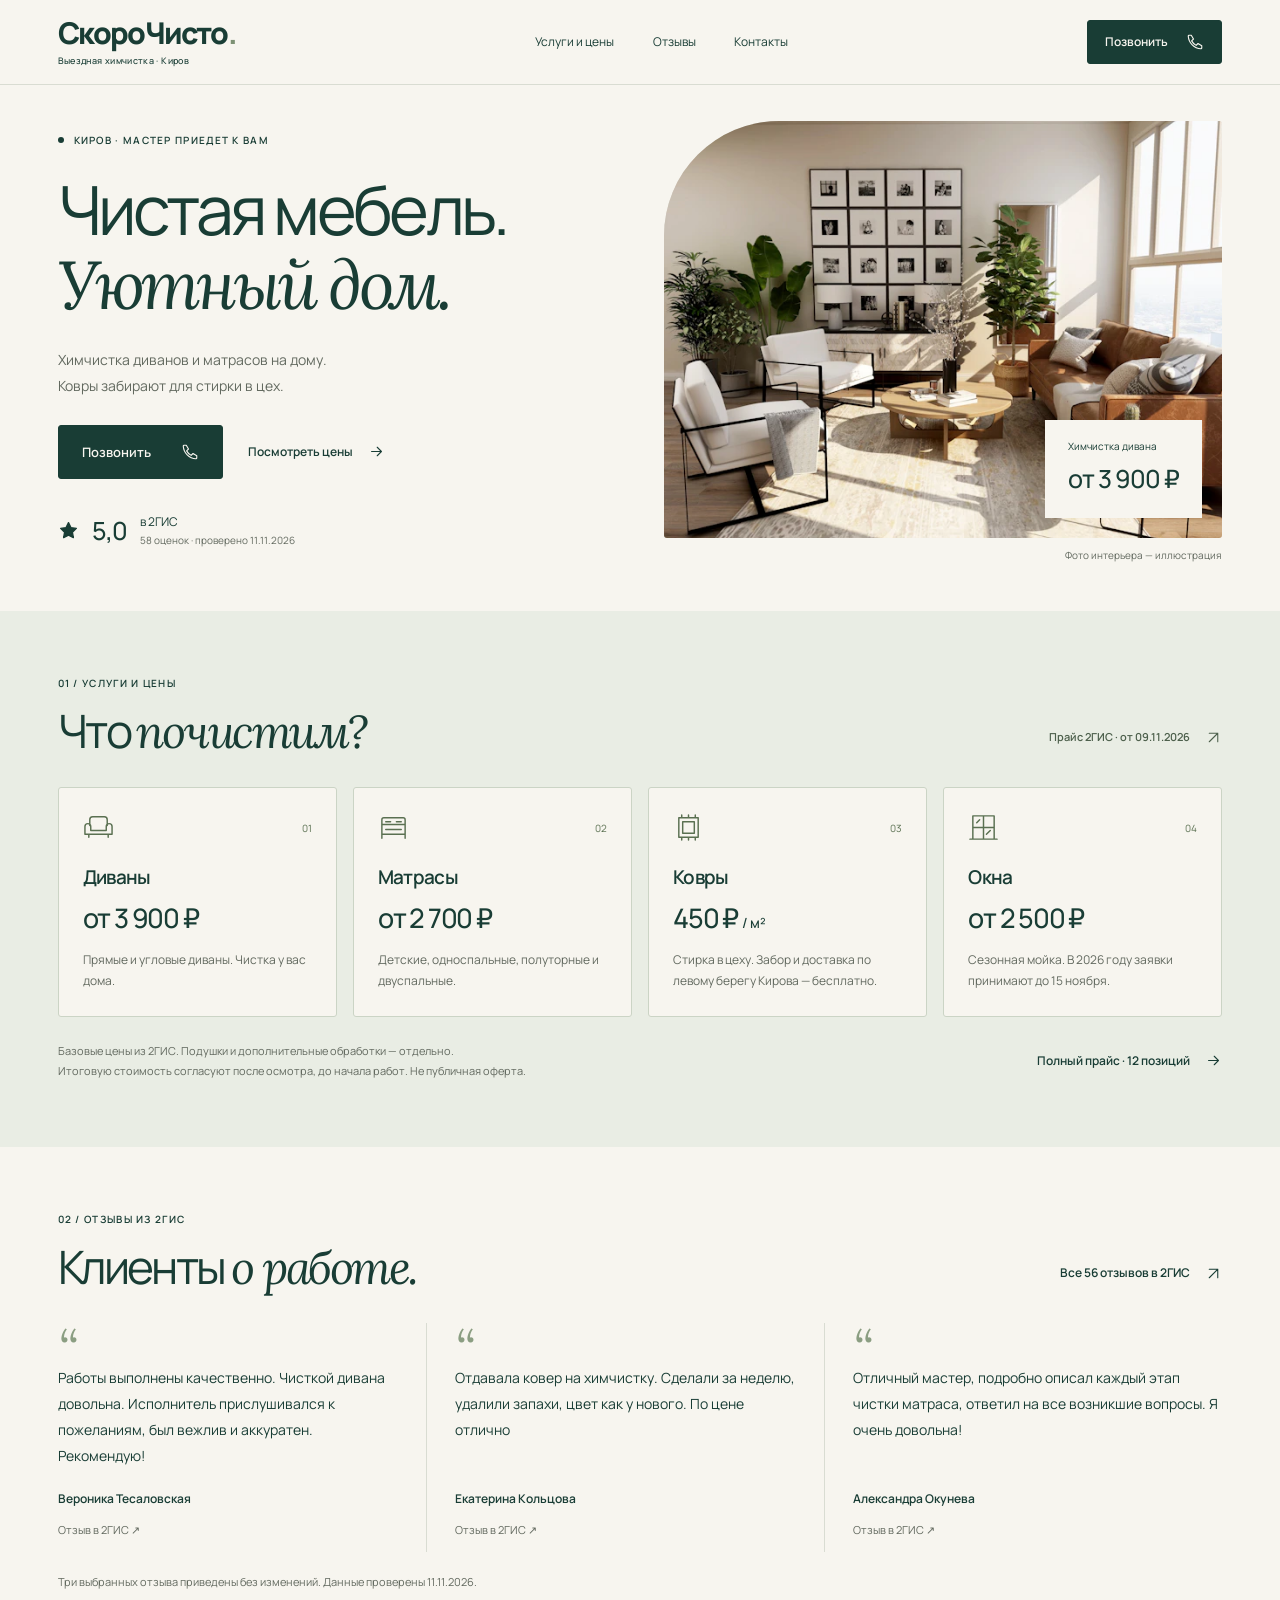
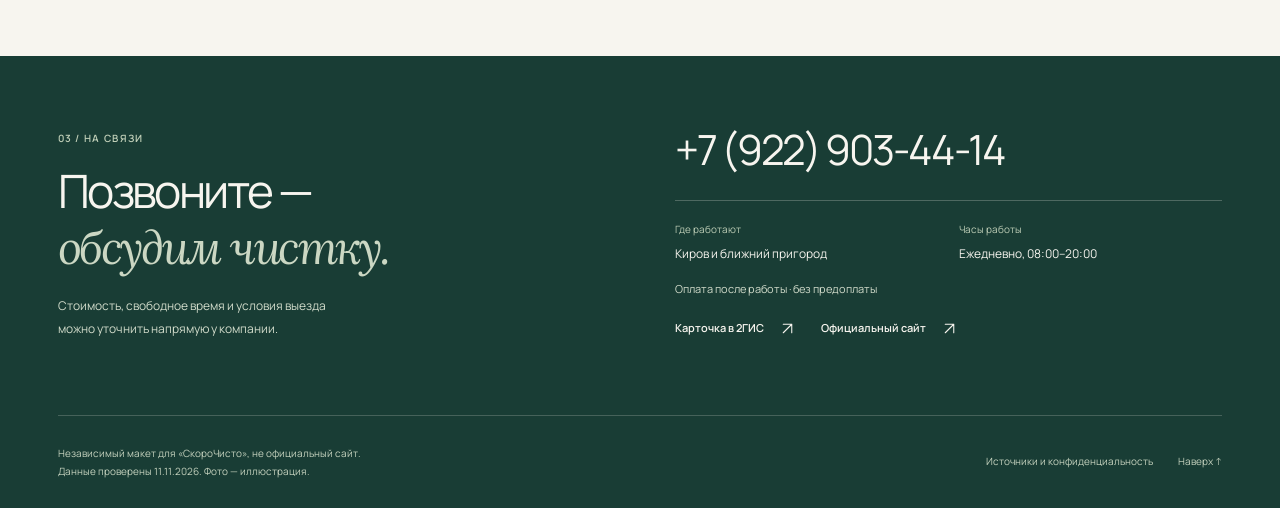
==== index.html @ 4e185838 "Add files via upload" ====
<!doctype html>
<html lang="ru">
  <head>
    <meta charset="utf-8" />
    <meta name="viewport" content="width=device-width, initial-scale=1" />
    <meta name="theme-color" content="#193D35" />
    <meta name="color-scheme" content="light" />
    <meta name="description" content="СкороЧисто — выездная химчистка мебели, матрасов и ковров в Кирове. Цены и отзывы из 2ГИС, телефон +7 (922) 903-44-14. Независимый макет сайта." />
    <meta property="og:type" content="website" />
    <meta property="og:locale" content="ru_RU" />
    <meta property="og:title" content="СкороЧисто — чистая мебель, уютный дом" />
    <meta property="og:description" content="Химчистка мебели в Кирове. Проверенные цены, отзывы из 2ГИС и прямой звонок. Независимый макет." />
    <meta property="og:image" content="assets/images/textile-1000.webp" />
    <meta property="og:image:type" content="image/webp" />
    <meta property="og:image:width" content="1000" />
    <meta property="og:image:height" content="800" />
    <meta property="og:image:alt" content="Светлая гостиная с диваном — иллюстрация, не работа компании" />
    <meta name="twitter:card" content="summary_large_image" />
    <title>СкороЧисто — химчистка мебели в Кирове · Макет</title>
    <link rel="icon" href="favicon.svg" type="image/svg+xml" />
    <link rel="apple-touch-icon" href="assets/images/apple-touch-icon.png" />
    <link rel="preload" href="assets/fonts/manrope-cyrillic.woff2" as="font" type="font/woff2" crossorigin />
    <link rel="preload" href="assets/images/textile-1000.webp" as="image" imagesrcset="assets/images/textile-640.webp 640w, assets/images/textile-1000.webp 1000w" imagesizes="(max-width: 760px) calc(100vw - 40px), 46vw" />
    <link rel="stylesheet" href="css/styles.css" />
    <script src="js/config.js" defer></script>
    <script src="js/app.js" defer></script>
  </head>
  <body>
    <a class="skip-link" href="#main">Перейти к содержимому</a>
    <svg class="icon-sprite" xmlns="http://www.w3.org/2000/svg" aria-hidden="true">
      <symbol id="i-arrow" viewBox="0 0 24 24"><path d="M5 12h14m-6-6 6 6-6 6" /></symbol>
      <symbol id="i-arrow-up" viewBox="0 0 24 24"><path d="M6 18 18 6M6 6h12v12" /></symbol>
      <symbol id="i-phone" viewBox="0 0 24 24"><path d="m7 3 3 5-2.5 2.5a15 15 0 0 0 6 6L16 14l5 3v3a1 1 0 0 1-1 1A18 18 0 0 1 3 4a1 1 0 0 1 1-1Z" /></symbol>
      <symbol id="i-star" viewBox="0 0 24 24"><path d="m12 3 2.8 5.7 6.2.9-4.5 4.4 1.1 6.2L12 17.3l-5.6 2.9 1.1-6.2L3 9.6l6.2-.9Z" /></symbol>
      <symbol id="i-sofa" viewBox="0 0 32 32"><path d="M7 14V8a3 3 0 0 1 3-3h12a3 3 0 0 1 3 3v6M8 19h16M6 26v-3m20 3v-3M5 12a3 3 0 0 1 3 3v4h16v-4a3 3 0 1 1 6 0v8H2v-8a3 3 0 0 1 3-3Z" /></symbol>
      <symbol id="i-bed" viewBox="0 0 32 32"><path d="M4 24V8a2 2 0 0 1 2-2h20a2 2 0 0 1 2 2v16M4 13h24M4 23h24M4 27v-4m24 4v-4M8 10h5m6 0h5M8 18h16" /></symbol>
      <symbol id="i-carpet" viewBox="0 0 32 32"><path d="M6 6h20v20H6ZM10 10h12v12H10ZM9 3v3m7-3v3m7-3v3M9 26v3m7-3v3m7-3v3" /></symbol>
      <symbol id="i-window" viewBox="0 0 32 32"><path d="M5 4h22v24H5ZM16 4v24M5 16h22M9 11l3-3m7 15 4-4M2 28h28" /></symbol>
    </svg>

    <header class="site-header" id="top">
      <div class="container header__inner">
        <a class="brand" href="index.html"><span class="brand__word">СкороЧисто<span class="brand__dot">.</span></span><span class="brand__caption">Выездная химчистка · Киров</span></a>
        <nav class="desktop-nav" aria-label="Основная навигация"><a href="#prices">Услуги и цены</a><a href="#reviews">Отзывы</a><a href="#contacts">Контакты</a></nav>
        <a class="button button--small header__cta" href="tel:+79229034414" data-call aria-label="Позвонить по номеру +7 (922) 903-44-14"><span>Позвонить</span><svg class="icon" aria-hidden="true"><use href="#i-phone" /></svg></a>
        <button class="menu-toggle" type="button" aria-label="Открыть меню" aria-expanded="false" aria-controls="mobile-menu" hidden><span></span><span></span></button>
      </div>
    </header>

    <dialog class="mobile-menu" id="mobile-menu" aria-label="Навигация">
      <div class="mobile-menu__top"><span class="brand__word">СкороЧисто.</span><button class="close-button" type="button" data-dialog-close aria-label="Закрыть меню" autofocus>×</button></div>
      <nav aria-label="Мобильная навигация"><a href="#prices">Услуги и цены<span>01</span></a><a href="#reviews">Отзывы<span>02</span></a><a href="#contacts">Контакты<span>03</span></a></nav>
      <a class="button" href="tel:+79229034414" data-call aria-label="Позвонить по номеру +7 (922) 903-44-14">Позвонить<svg class="icon" aria-hidden="true"><use href="#i-phone" /></svg></a>
      <p class="small-note">Киров · ежедневно, 08:00–20:00</p>
    </dialog>

    <main id="main">
      <section class="hero container" aria-labelledby="hero-title">
        <div class="hero__content">
          <p class="eyebrow hero__eyebrow"><span class="status-dot" aria-hidden="true"></span>Киров · Мастер приедет к вам</p>
          <h1 id="hero-title">Чистая мебель.<br /><em>Уютный дом.</em></h1>
          <p class="hero__description">Химчистка диванов и матрасов на дому.<br class="desktop-break" /> Ковры забирают для стирки в цех.</p>
          <div class="hero__actions"><a class="button" href="tel:+79229034414" data-call aria-label="Позвонить по номеру +7 (922) 903-44-14">Позвонить<svg class="icon" aria-hidden="true"><use href="#i-phone" /></svg></a><a class="text-link" href="#prices">Посмотреть цены<svg class="icon" aria-hidden="true"><use href="#i-arrow" /></svg></a></div>
          <a class="hero__rating" href="https://2gis.ru/kirov/firm/70000001065498723/tab/reviews" target="_blank" rel="noopener noreferrer"><svg class="icon" aria-hidden="true"><use href="#i-star" /></svg><strong>5,0</strong><span>в 2ГИС<small>58 оценок · проверено 11.11.2026</small></span></a>
        </div>
        <figure class="hero__visual">
          <div class="hero__photo"><img src="assets/images/textile-1000.webp" srcset="assets/images/textile-640.webp 640w, assets/images/textile-1000.webp 1000w" sizes="(max-width: 760px) calc(100vw - 40px), 46vw" width="1000" height="800" alt="Светлая гостиная с диваном и ковром — иллюстрация, не работа СкороЧисто" fetchpriority="high" /><div class="hero__price"><span>Химчистка дивана</span><strong>от 3 900 ₽</strong></div></div>
          <figcaption>Фото интерьера — иллюстрация</figcaption>
        </figure>
      </section>

      <section class="prices-section section" id="prices" aria-labelledby="prices-title">
        <div class="container">
          <div class="section-heading"><div><p class="eyebrow">01 / Услуги и цены</p><h2 id="prices-title">Что <em>почистим?</em></h2></div><a class="text-link source-link" href="https://2gis.ru/kirov/firm/70000001065498723/tab/prices" target="_blank" rel="noopener noreferrer">Прайс 2ГИС · от 09.11.2026<svg class="icon" aria-hidden="true"><use href="#i-arrow-up" /></svg></a></div>
          <div class="services-grid">
            <a class="service-card" href="services.html#sofas"><div class="service-card__top"><svg class="icon" aria-hidden="true"><use href="#i-sofa" /></svg><span>01</span></div><h3>Диваны</h3><p class="service-card__price">от 3 900 ₽</p><p class="service-card__description">Прямые и угловые диваны. Чистка у вас дома.</p></a>
            <a class="service-card" href="services.html#mattresses"><div class="service-card__top"><svg class="icon" aria-hidden="true"><use href="#i-bed" /></svg><span>02</span></div><h3>Матрасы</h3><p class="service-card__price">от 2 700 ₽</p><p class="service-card__description">Детские, односпальные, полуторные и двуспальные.</p></a>
            <a class="service-card" href="services.html#carpets"><div class="service-card__top"><svg class="icon" aria-hidden="true"><use href="#i-carpet" /></svg><span>03</span></div><h3>Ковры</h3><p class="service-card__price">450 ₽<small>/ м²</small></p><p class="service-card__description">Стирка в цеху. Забор и доставка по левому берегу Кирова — бесплатно.</p></a>
            <a class="service-card" href="services.html#windows"><div class="service-card__top"><svg class="icon" aria-hidden="true"><use href="#i-window" /></svg><span>04</span></div><h3>Окна</h3><p class="service-card__price">от 2 500 ₽</p><p class="service-card__description">Сезонная мойка. В 2026 году заявки принимают до 15 ноября.</p></a>
          </div>
          <div class="section-footnote"><p class="small-note">Базовые цены из 2ГИС. Подушки и дополнительные обработки — отдельно.<br />Итоговую стоимость согласуют после осмотра, до начала работ. Не публичная оферта.</p><a class="text-link" href="services.html">Полный прайс · 12 позиций<svg class="icon" aria-hidden="true"><use href="#i-arrow" /></svg></a></div>
        </div>
      </section>

      <section class="reviews section container" id="reviews" aria-labelledby="reviews-title">
        <div class="section-heading"><div><p class="eyebrow">02 / Отзывы из 2ГИС</p><h2 id="reviews-title">Клиенты <em>о работе.</em></h2></div><a class="text-link" href="https://2gis.ru/kirov/firm/70000001065498723/tab/reviews" target="_blank" rel="noopener noreferrer">Все 56 отзывов в 2ГИС<svg class="icon" aria-hidden="true"><use href="#i-arrow-up" /></svg></a></div>
        <div class="reviews-grid">
          <figure class="review"><span class="review__quote-mark" aria-hidden="true">“</span><blockquote cite="https://2gis.ru/kirov/firm/70000001065498723/tab/reviews">Работы выполнены качественно. Чисткой дивана довольна. Исполнитель прислушивался к пожеланиям, был вежлив и аккуратен. Рекомендую!</blockquote><figcaption><strong data-review-author>Вероника Тесаловская</strong><a class="review__source" href="https://2gis.ru/kirov/firm/70000001065498723/tab/reviews" target="_blank" rel="noopener noreferrer">Отзыв в 2ГИС ↗</a></figcaption></figure>
          <figure class="review"><span class="review__quote-mark" aria-hidden="true">“</span><blockquote cite="https://2gis.ru/kirov/firm/70000001065498723/tab/reviews">Отдавала ковер на химчистку. Сделали за неделю, удалили запахи, цвет как у нового. По цене отлично</blockquote><figcaption><strong data-review-author>Екатерина Кольцова</strong><a class="review__source" href="https://2gis.ru/kirov/firm/70000001065498723/tab/reviews" target="_blank" rel="noopener noreferrer">Отзыв в 2ГИС ↗</a></figcaption></figure>
          <figure class="review"><span class="review__quote-mark" aria-hidden="true">“</span><blockquote cite="https://2gis.ru/kirov/firm/70000001065498723/tab/reviews">Отличный мастер, подробно описал каждый этап чистки матраса, ответил на все возникшие вопросы. Я очень довольна!</blockquote><figcaption><strong data-review-author>Александра Окунева</strong><a class="review__source" href="https://2gis.ru/kirov/firm/70000001065498723/tab/reviews" target="_blank" rel="noopener noreferrer">Отзыв в 2ГИС ↗</a></figcaption></figure>
        </div>
        <p class="small-note reviews__note">Три выбранных отзыва приведены без изменений. Данные проверены 11.11.2026.</p>
      </section>

      <section class="contact-section section" id="contacts" aria-labelledby="contacts-title">
        <div class="container contact-layout">
          <div class="contact-intro"><p class="eyebrow">03 / На связи</p><h2 id="contacts-title">Позвоните —<br /><em>обсудим чистку.</em></h2><p>Стоимость, свободное время и условия выезда<br class="desktop-break" /> можно уточнить напрямую у компании.</p></div>
          <div class="contact-details">
            <a class="contact-phone" href="tel:+79229034414" data-phone aria-label="Позвонить по номеру +7 (922) 903-44-14">+7 (922) 903-44-14</a>
            <dl><div><dt>Где работают</dt><dd data-contact-area>Киров и ближний пригород</dd></div><div><dt>Часы работы</dt><dd data-contact-hours>Ежедневно, 08:00–20:00</dd></div></dl>
            <p class="contact-payment">Оплата после работы · без предоплаты</p>
            <div class="contact-links"><a class="text-link" href="https://2gis.ru/kirov/firm/70000001065498723" target="_blank" rel="noopener noreferrer">Карточка в 2ГИС<svg class="icon" aria-hidden="true"><use href="#i-arrow-up" /></svg></a><a class="text-link" href="https://xn--h1admabjefj1c.xn--p1ai/" target="_blank" rel="noopener noreferrer">Официальный сайт<svg class="icon" aria-hidden="true"><use href="#i-arrow-up" /></svg></a></div>
          </div>
        </div>
      </section>
    </main>

    <footer class="site-footer"><div class="container footer__inner"><p>Независимый макет для «СкороЧисто», не официальный сайт.<br />Данные проверены 11.11.2026. Фото — иллюстрация.</p><div class="footer__links"><a href="privacy.html">Источники и конфиденциальность</a><a href="#top">Наверх ↑</a></div></div></footer>
    <nav class="mobile-cta" id="mobile-cta" aria-label="Быстрые действия" hidden inert><a href="#prices">Цены</a><a href="tel:+79229034414" data-call aria-label="Позвонить по номеру +7 (922) 903-44-14">Позвонить<svg class="icon" aria-hidden="true"><use href="#i-phone" /></svg></a></nav>
  </body>
</html>
---- css/styles.css ----
@font-face {
  font-family: Manrope;
  font-style: normal;
  font-weight: 400 800;
  font-display: swap;
  src: url("../assets/fonts/manrope-cyrillic.woff2") format("woff2");
  unicode-range: U+0301, U+0400-045F, U+0490-0491, U+04B0-04B1, U+2116;
}
@font-face {
  font-family: Manrope;
  font-style: normal;
  font-weight: 400 800;
  font-display: swap;
  src: url("../assets/fonts/manrope-latin.woff2") format("woff2");
  unicode-range: U+0000-00FF, U+0131, U+0152-0153, U+02BB-02BC, U+02C6, U+02DA, U+02DC, U+0304, U+0308, U+0329, U+2000-206F, U+20AC, U+2122, U+2191, U+2193, U+2212, U+2215, U+FEFF, U+FFFD;
}
@font-face {
  font-family: Lora;
  font-style: italic;
  font-weight: 400;
  font-display: swap;
  src: url("../assets/fonts/lora-italic-cyrillic.woff2") format("woff2");
  unicode-range: U+0301, U+0400-045F, U+0490-0491, U+04B0-04B1, U+2116;
}
@font-face {
  font-family: Lora;
  font-style: italic;
  font-weight: 400;
  font-display: swap;
  src: url("../assets/fonts/lora-italic-latin.woff2") format("woff2");
  unicode-range: U+0000-00FF, U+0131, U+0152-0153, U+02BB-02BC, U+02C6, U+02DA, U+02DC, U+0304, U+0308, U+0329, U+2000-206F, U+20AC, U+2122, U+2191, U+2193, U+2212, U+2215, U+FEFF, U+FFFD;
}

:root {
  --milk: #f7f5ef;
  --green: #193d35;
  --sage: #a8b9a3;
  --graphite: #282c29;
  --muted: #62695f;
  --line: #d9dcd2;
  --light-sage: #e9ede4;
  --page-gutter: clamp(20px, 4.5vw, 64px);
  color-scheme: light;
}

*, *::before, *::after { box-sizing: border-box; }
html { scroll-behavior: smooth; scroll-padding-top: 104px; -webkit-tap-highlight-color: transparent; }
body { margin: 0; color: var(--graphite); background: var(--milk); font-family: Manrope, "Segoe UI", sans-serif; font-size: 15px; line-height: 1.65; -webkit-font-smoothing: antialiased; }
body.dialog-open { overflow: hidden; }
button { font: inherit; color: inherit; cursor: pointer; }
button, a { touch-action: manipulation; }
a { color: inherit; text-decoration: none; }
img { display: block; max-width: 100%; height: auto; }
svg { display: block; }
figure, blockquote, p, h1, h2, h3 { margin: 0; }
[hidden] { display: none !important; }
::selection { color: var(--milk); background: var(--green); }
:focus-visible { outline: 2px solid var(--green); outline-offset: 5px; }
.contact-section :focus-visible, .site-footer :focus-visible { outline-color: var(--sage); }
.container { width: calc(100% - var(--page-gutter) * 2); max-width: 1200px; margin-inline: auto; }
.section { padding-block: 64px; }
.icon-sprite { position: absolute; width: 0; height: 0; overflow: hidden; }
.icon { width: 22px; height: 22px; flex-shrink: 0; fill: none; stroke: currentColor; stroke-width: 1.5; stroke-linecap: round; stroke-linejoin: round; }
.sr-only { position: absolute; width: 1px; height: 1px; overflow: hidden; clip-path: inset(50%); white-space: nowrap; }
.skip-link { position: fixed; top: 12px; left: 16px; z-index: 100; padding: 12px 20px; color: var(--milk); background: var(--green); transform: translateY(-150%); }
.skip-link:focus { transform: translateY(0); }
.eyebrow { color: var(--green); font-size: 10px; font-weight: 600; line-height: 1.6; letter-spacing: .13em; text-transform: uppercase; }
.status-dot { width: 6px; height: 6px; flex-shrink: 0; border-radius: 50%; background: var(--green); }
h1, h2 { color: var(--green); font-weight: 400; letter-spacing: -.055em; }
h2 { font-size: clamp(32px, 3.7vw, 46px); line-height: 1.2; }
h1 em, h2 em { font-family: Lora, Georgia, serif; font-weight: 400; }
h3 { color: var(--green); font-size: 19px; font-weight: 600; line-height: 1.4; letter-spacing: -.035em; }
.button { display: inline-flex; align-items: center; justify-content: space-between; gap: 30px; min-height: 54px; padding: 15px 23px; border: 1px solid var(--green); border-radius: 3px; color: var(--milk); background: var(--green); font-size: 13px; font-weight: 600; line-height: 1.4; transition: background .2s, transform .2s; }
.button:hover { background: #285147; transform: translateY(-2px); }
.button--small { min-height: 44px; padding: 11px 17px; font-size: 12px; gap: 18px; }
.button .icon { width: 18px; height: 18px; }
.text-link { display: inline-flex; align-items: center; gap: 15px; min-height: 44px; width: fit-content; max-width: 100%; color: var(--green); font-size: 12px; font-weight: 600; line-height: 1.5; }
.text-link .icon { width: 17px; height: 17px; }
.text-link:hover, .review__source:hover { text-decoration: underline; text-underline-offset: 5px; }
.small-note { color: var(--muted); font-size: 11px; line-height: 1.8; }

/* The three navigation links remain available even without JavaScript. */
.site-header { position: sticky; top: 0; z-index: 30; border-bottom: 1px solid var(--line); background: var(--milk); }
.header__inner { display: flex; align-items: center; justify-content: space-between; gap: 24px; min-height: 84px; }
.brand { display: flex; flex-direction: column; align-items: flex-start; flex-shrink: 0; color: var(--green); }
.brand__word { font-size: 30px; font-weight: 800; line-height: 1.1; letter-spacing: -.06em; }
.brand__dot { color: #7d9174; }
.brand__caption { margin-top: 5px; font-size: 9px; font-weight: 500; letter-spacing: .04em; }
.desktop-nav { display: flex; align-items: center; gap: clamp(20px, 3vw, 42px); }
.desktop-nav a { display: flex; align-items: center; min-height: 44px; color: var(--green); font-size: 12px; }
.desktop-nav a:hover { text-decoration: underline; text-underline-offset: 6px; }
.menu-toggle { display: none; width: 42px; height: 42px; flex-shrink: 0; padding: 10px; border: 1px solid var(--line); border-radius: 50%; background: transparent; }
.menu-toggle span { display: block; height: 1px; margin-block: 6px; background: var(--green); }

.hero { display: grid; grid-template-columns: minmax(0, 1fr) minmax(0, 1fr); align-items: center; gap: 48px; padding-top: 36px; padding-bottom: 48px; }
.hero__eyebrow { display: flex; align-items: center; gap: 10px; margin-bottom: 24px; }
.hero h1 { font-size: clamp(38px, 5.3vw, 68px); line-height: 1.1; }
.hero__description { margin-top: 24px; color: var(--muted); font-size: 14px; line-height: 1.85; }
.hero__actions { display: flex; flex-wrap: wrap; align-items: center; gap: 25px; margin-top: 26px; }
.hero__rating { display: flex; align-items: center; gap: 13px; width: fit-content; min-height: 44px; margin-top: 30px; color: var(--green); }
.hero__rating .icon { width: 21px; height: 21px; fill: var(--green); }
.hero__rating strong { font-size: 25px; font-weight: 500; letter-spacing: -.04em; }
.hero__rating > span { font-size: 12px; line-height: 1.5; }
.hero__rating small { display: block; margin-top: 2px; color: var(--muted); font-size: 10px; }
.hero__visual { min-width: 0; }
.hero__photo { position: relative; aspect-ratio: 1.34; overflow: hidden; border-radius: 115px 3px 3px; background: #dedbd1; }
.hero__photo img { width: 100%; height: 100%; object-fit: cover; object-position: 60% 60%; }
.hero__price { position: absolute; right: 20px; bottom: 20px; padding: 18px 23px; color: var(--green); background: var(--milk); }
.hero__price span { display: block; font-size: 10px; }
.hero__price strong { display: block; margin-top: 4px; font-size: 25px; font-weight: 500; letter-spacing: -.04em; }
.hero__visual figcaption { margin-top: 9px; color: var(--muted); font-size: 10px; text-align: right; }

.section-heading { display: flex; align-items: flex-end; justify-content: space-between; gap: 25px; margin-bottom: 28px; }
.section-heading .eyebrow { margin-bottom: 12px; }
.source-link { color: #4d604c; font-size: 11px; }
.prices-section { background: var(--light-sage); }
.services-grid { display: grid; grid-template-columns: repeat(4, minmax(0, 1fr)); gap: 16px; }
.service-card { display: block; min-width: 0; padding: 24px; border: 1px solid #cbd4c5; border-radius: 3px; background: var(--milk); transition: border-color .2s, transform .2s; }
.service-card:hover { border-color: var(--green); transform: translateY(-3px); }
.service-card__top { display: flex; align-items: center; justify-content: space-between; color: #5a7051; }
.service-card__top .icon { width: 31px; height: 31px; }
.service-card__top span { font-size: 10px; }
.service-card h3 { margin-top: 21px; }
.service-card__price { margin-top: 8px; color: var(--green); font-size: clamp(22px, 2.1vw, 28px); font-weight: 500; line-height: 1.4; letter-spacing: -.045em; white-space: nowrap; }
.service-card__price small { margin-left: 4px; font-size: 14px; letter-spacing: -.02em; }
.service-card__description { margin-top: 12px; color: var(--muted); font-size: 12px; line-height: 1.8; }
.section-footnote { display: flex; align-items: center; justify-content: space-between; gap: 24px; margin-top: 22px; }
.section-footnote > .text-link { flex-shrink: 0; }

.reviews-grid { display: grid; grid-template-columns: repeat(3, minmax(0, 1fr)); gap: 28px; }
.review { display: flex; flex-direction: column; padding-right: 28px; border-right: 1px solid var(--line); }
.review:last-child { padding-right: 0; border-right: 0; }
.review__quote-mark { height: 30px; color: #8b9e82; font-family: Lora, Georgia, serif; font-size: 51px; line-height: 1; }
.review blockquote { flex: 1; margin-top: 12px; color: var(--green); font-size: 14px; line-height: 1.85; }
.review figcaption { margin-top: 20px; }
.review figcaption strong { display: block; color: var(--green); font-size: 12px; font-weight: 600; }
.review__source { display: inline-flex; align-items: center; min-height: 44px; color: var(--muted); font-size: 11px; }
.reviews__note { margin-top: 20px; }

.contact-section { color: var(--milk); background: var(--green); }
.contact-layout { display: grid; grid-template-columns: minmax(0, 1fr) minmax(0, 1fr); align-items: center; gap: 70px; }
.contact-intro .eyebrow { margin-bottom: 17px; color: #c0cfb8; }
.contact-intro h2 { color: var(--milk); }
.contact-intro h2 em { color: #cbd7c3; }
.contact-intro > p:last-child { margin-top: 20px; color: #d2dccb; font-size: 12px; line-height: 1.9; }
.contact-details { min-width: 0; }
.contact-phone { display: block; width: fit-content; max-width: 100%; color: var(--milk); font-size: clamp(25px, 3.25vw, 43px); line-height: 1.4; letter-spacing: -.055em; white-space: nowrap; }
.contact-phone:hover { text-decoration: underline; text-underline-offset: 7px; }
.contact-details dl { display: grid; grid-template-columns: repeat(2, minmax(0, 1fr)); gap: 20px; margin: 22px 0 0; padding-top: 20px; border-top: 1px solid rgb(247 245 239 / 24%); }
.contact-details dt { margin-bottom: 5px; color: #bdcdb6; font-size: 10px; }
.contact-details dd { margin: 0; color: var(--milk); font-size: 12px; line-height: 1.8; overflow-wrap: anywhere; }
.contact-payment { margin-top: 16px; color: #d2dccb; font-size: 11px; }
.contact-links { display: flex; flex-wrap: wrap; gap: 10px 25px; margin-top: 8px; }
.contact-links .text-link { color: var(--milk); font-size: 11px; }
.site-footer { color: #c5d2be; background: var(--green); }
.footer__inner { display: flex; align-items: center; justify-content: space-between; gap: 25px; padding-block: 24px; border-top: 1px solid rgb(247 245 239 / 20%); }
.footer__inner p { font-size: 10px; line-height: 1.8; }
.footer__links { display: flex; flex-wrap: wrap; gap: 8px 25px; }
.footer__links a { display: inline-flex; align-items: center; min-height: 44px; font-size: 10px; }
.footer__links a:hover { color: var(--milk); text-decoration: underline; text-underline-offset: 5px; }

/* One native dialog, no forms, service modals or calculator. */
dialog { color: var(--graphite); background: var(--milk); }
dialog::backdrop { background: rgb(14 33 28 / 55%); }
.mobile-menu { position: fixed; inset: 0 0 0 auto; width: min(390px, 100%); max-width: 100%; height: 100dvh; max-height: 100dvh; margin: 0; padding: 24px; border: 0; overscroll-behavior: contain; }
.mobile-menu__top { display: flex; align-items: center; justify-content: space-between; gap: 16px; }
.mobile-menu__top .brand__word { font-size: 25px; }
.close-button { display: grid; width: 44px; height: 44px; flex-shrink: 0; padding: 0; border: 1px solid var(--line); border-radius: 50%; color: var(--green); background: transparent; font-size: 27px; line-height: 1; place-items: center; }
.close-button:hover { background: var(--light-sage); }
.mobile-menu nav { display: grid; margin-block: 36px; }
.mobile-menu nav > a { display: flex; align-items: center; justify-content: space-between; gap: 15px; padding-block: 17px; border-bottom: 1px solid var(--line); color: var(--green); font-size: 24px; letter-spacing: -.045em; }
.mobile-menu nav > a span { font-size: 10px; letter-spacing: 0; }
.mobile-menu > .button { width: 100%; }
.mobile-menu > .small-note { margin-top: 18px; }
.mobile-cta { display: none; }

/* The old service URL now holds the complete, sourced price list. */
.page-intro { padding-top: 48px; padding-bottom: 34px; }
.breadcrumb { display: flex; flex-wrap: wrap; gap: 10px; margin-bottom: 24px; color: var(--muted); font-size: 11px; }
.breadcrumb a { color: var(--green); text-decoration: underline; text-underline-offset: 4px; }
.page-intro .eyebrow { margin-bottom: 16px; }
.page-intro h1 { font-size: clamp(36px, 5vw, 64px); line-height: 1.15; overflow-wrap: anywhere; hyphens: auto; }
.page-intro > p:last-child { max-width: 680px; margin-top: 20px; color: var(--muted); font-size: 13px; }
.full-prices { display: grid; grid-template-columns: minmax(0, 1.8fr) minmax(0, 1fr); align-items: start; gap: 48px; padding-bottom: 60px; }
.price-table { width: 100%; border-collapse: collapse; table-layout: fixed; font-variant-numeric: tabular-nums; }
.price-table th, .price-table td { padding: 15px 0; border-bottom: 1px solid var(--line); text-align: left; }
.price-table thead th { color: var(--muted); font-size: 11px; font-weight: 500; }
.price-table thead th:last-child { width: 150px; text-align: right; }
.price-table tbody th { padding-right: 22px; color: var(--green); font-size: 13px; font-weight: 500; overflow-wrap: anywhere; }
.price-table td { color: var(--green); font-size: 17px; line-height: 1.5; text-align: right; white-space: nowrap; }
.price-table .price-table__group th { padding-top: 26px; color: #556b4d; font-size: 11px; font-weight: 700; letter-spacing: .04em; scroll-margin-top: 105px; }
.price-table .price-unlisted { color: var(--muted); font-size: 11px; white-space: normal; }
.price-notes { padding: 27px; border: 1px solid var(--line); background: var(--light-sage); }
.price-notes h2 { font-size: 25px; }
.price-notes h3 { margin-top: 24px; font-size: 13px; }
.price-notes p { margin-top: 10px; color: var(--muted); font-size: 12px; line-height: 1.9; }
.price-notes .button { width: 100%; margin-top: 24px; }
.price-notes .text-link { margin-top: 8px; font-size: 11px; }
.price-notes .small-note { margin-top: 20px; font-size: 10px; }
.legal-content { max-width: 780px; padding-bottom: 60px; }
.legal-notice { padding: 22px; border-left: 2px solid var(--green); color: var(--green); background: var(--light-sage); font-size: 13px; }
.legal-content section { margin-top: 28px; }
.legal-content h2 { margin-bottom: 12px; font-size: 26px; }
.legal-content p, .legal-content li { margin-top: 10px; color: var(--muted); font-size: 13px; line-height: 1.9; }
.legal-content ul { margin: 0; padding-left: 20px; }
.legal-content a { color: var(--green); text-decoration: underline; text-underline-offset: 4px; overflow-wrap: anywhere; }
.legal-content > .button { margin-top: 30px; color: var(--milk); text-decoration: none; }

@media (max-width: 1000px) {
  .header__inner { gap: 18px; }
  .brand__word { font-size: 27px; }
  .desktop-nav { gap: 20px; }
  .desktop-nav a { font-size: 11px; }
  .hero { gap: 30px; }
  .hero__eyebrow { font-size: 9px; }
  .hero__description { font-size: 13px; }
  .hero__photo { border-top-left-radius: 85px; }
  .services-grid { grid-template-columns: repeat(2, minmax(0, 1fr)); }
  .service-card__price { font-size: 27px; }
  .reviews-grid { gap: 22px; }
  .review { padding-right: 22px; }
  .contact-layout { gap: 35px; }
  .full-prices { gap: 28px; }
  .price-notes { padding: 23px; }
}
@media (max-width: 760px) {
  :root { --page-gutter: 24px; }
  html { scroll-padding-top: 94px; }
  .header__inner { justify-content: flex-start; gap: 12px; min-height: 76px; }
  .brand__word { font-size: 27px; }
  .header__cta { justify-content: center; width: 44px; height: 44px; margin-left: auto; padding: 11px; }
  .header__cta > span { display: none; }
  .header__cta .icon { width: 19px; height: 19px; }
  .desktop-nav { display: none; }
  html:not(.has-js) .header__inner { flex-wrap: wrap; padding-block: 14px; }
  html:not(.has-js) .desktop-nav { order: 3; display: flex; flex-wrap: wrap; width: 100%; gap: 5px 20px; }
  html:not(.has-js) .desktop-nav a { font-size: 12px; }
  .menu-toggle:not([hidden]) { display: block; }
  .hero { grid-template-columns: minmax(0, 1fr); gap: 28px; padding-top: 30px; padding-bottom: 34px; }
  .hero__eyebrow { margin-bottom: 18px; }
  .hero h1 { font-size: clamp(40px, 7.8vw, 58px); }
  .hero__description { margin-top: 19px; }
  .hero__actions { gap: 23px; margin-top: 21px; }
  .hero__rating { margin-top: 20px; }
  .hero__photo { aspect-ratio: 1.7; border-top-left-radius: 80px; }
  .hero__price { right: 16px; bottom: 16px; padding: 14px 18px; }
  .hero__price strong { font-size: 22px; }
  .section { padding-block: 42px; }
  .section-heading { flex-direction: column; align-items: flex-start; gap: 12px; margin-bottom: 22px; }
  .section-heading .eyebrow { margin-bottom: 10px; }
  .section-footnote { flex-direction: column; align-items: flex-start; gap: 7px; margin-top: 18px; }
  .services-grid { gap: 12px; }
  .service-card { padding: 20px; }
  .service-card h3 { margin-top: 16px; }
  .service-card__description { margin-top: 10px; }
  .reviews-grid { grid-template-columns: minmax(0, 1fr); gap: 22px; }
  .review { padding: 0 0 22px; border-right: 0; border-bottom: 1px solid var(--line); }
  .review:last-child { padding-bottom: 0; border-bottom: 0; }
  .review blockquote { margin-top: 8px; font-size: 14px; }
  .review figcaption { margin-top: 14px; }
  .reviews__note { margin-top: 16px; }
  .contact-layout { grid-template-columns: minmax(0, 1fr); gap: 28px; }
  .contact-intro > p:last-child { margin-top: 16px; }
  .contact-phone { font-size: clamp(28px, 5.4vw, 39px); }
  .footer__inner { flex-direction: column; align-items: flex-start; gap: 10px; padding-block: 22px 30px; }
  .footer__links { gap: 5px 22px; }
  .mobile-cta:not([hidden]) { position: fixed; inset: auto 0 0; z-index: 25; display: grid; grid-template-columns: 1fr 1.35fr; gap: 9px; padding: 9px 16px calc(9px + env(safe-area-inset-bottom)); border-top: 1px solid var(--line); background: var(--milk); transform: translateY(110%); transition: transform .25s; }
  .mobile-cta.is-visible { transform: translateY(0); }
  .mobile-cta a { display: flex; align-items: center; justify-content: center; gap: 15px; min-height: 46px; border: 1px solid var(--green); border-radius: 3px; color: var(--green); font-size: 12px; font-weight: 600; }
  .mobile-cta a:last-child { color: var(--milk); background: var(--green); }
  .mobile-cta .icon { width: 17px; height: 17px; }
  .page-intro { padding-top: 32px; padding-bottom: 25px; }
  .page-intro h1 { font-size: clamp(34px, 6.8vw, 48px); }
  .full-prices { grid-template-columns: minmax(0, 1fr); gap: 30px; padding-bottom: 40px; }
  .legal-content { padding-bottom: 40px; }
}
@media (max-width: 500px) {
  :root { --page-gutter: 20px; }
  .brand__word { font-size: 25px; }
  .brand__caption { font-size: 8px; }
  .hero h1 { font-size: clamp(36px, 9.5vw, 46px); }
  .hero__actions { gap: 20px; }
  .hero__actions .button { padding-inline: 18px; font-size: 12px; gap: 22px; }
  .hero__actions .text-link { font-size: 11px; gap: 10px; }
  .hero__photo { aspect-ratio: 1.55; border-top-left-radius: 65px; }
  .hero__price { right: 13px; bottom: 13px; padding: 12px 15px; }
  .hero__price strong { font-size: 21px; }
  .service-card { padding: 17px; }
  .service-card h3 { font-size: 17px; }
  .service-card__price { font-size: clamp(21px, 5.8vw, 27px); }
  .service-card__price small { font-size: 12px; }
  .service-card__description { font-size: 11px; line-height: 1.8; }
  .contact-phone { font-size: clamp(24px, 6.7vw, 33px); }
  .contact-details dl { gap: 18px; }
  .contact-details dd { font-size: 11px; }
  .price-table thead th:last-child { width: 115px; }
  .price-table tbody th { padding-right: 12px; font-size: 12px; }
  .price-table td { font-size: 15px; }
  .price-notes { padding: 22px; }
  .legal-notice { padding: 18px; }
  .legal-content h2 { font-size: 24px; }
  .legal-content p, .legal-content li { font-size: 12px; }
}
@media (max-width: 360px) {
  :root { --page-gutter: 16px; }
  .header__inner { gap: 9px; }
  .brand__word { font-size: 23px; }
  .hero__eyebrow { font-size: 8px; }
  .hero__actions { gap: 16px; }
  .hero__actions .button { padding-inline: 15px; gap: 17px; }
  .hero__actions .text-link { font-size: 10px; }
  .service-card { padding: 14px; }
  .service-card__price { font-size: 21px; }
  .mobile-menu { padding: 20px; }
  .mobile-menu__top .brand__word { font-size: 23px; }
}
@media (prefers-reduced-motion: reduce) {
  html { scroll-behavior: auto; }
  *, *::before, *::after { animation: none !important; transition: none !important; scroll-behavior: auto !important; }
  .button:hover, .service-card:hover { transform: none; }
}
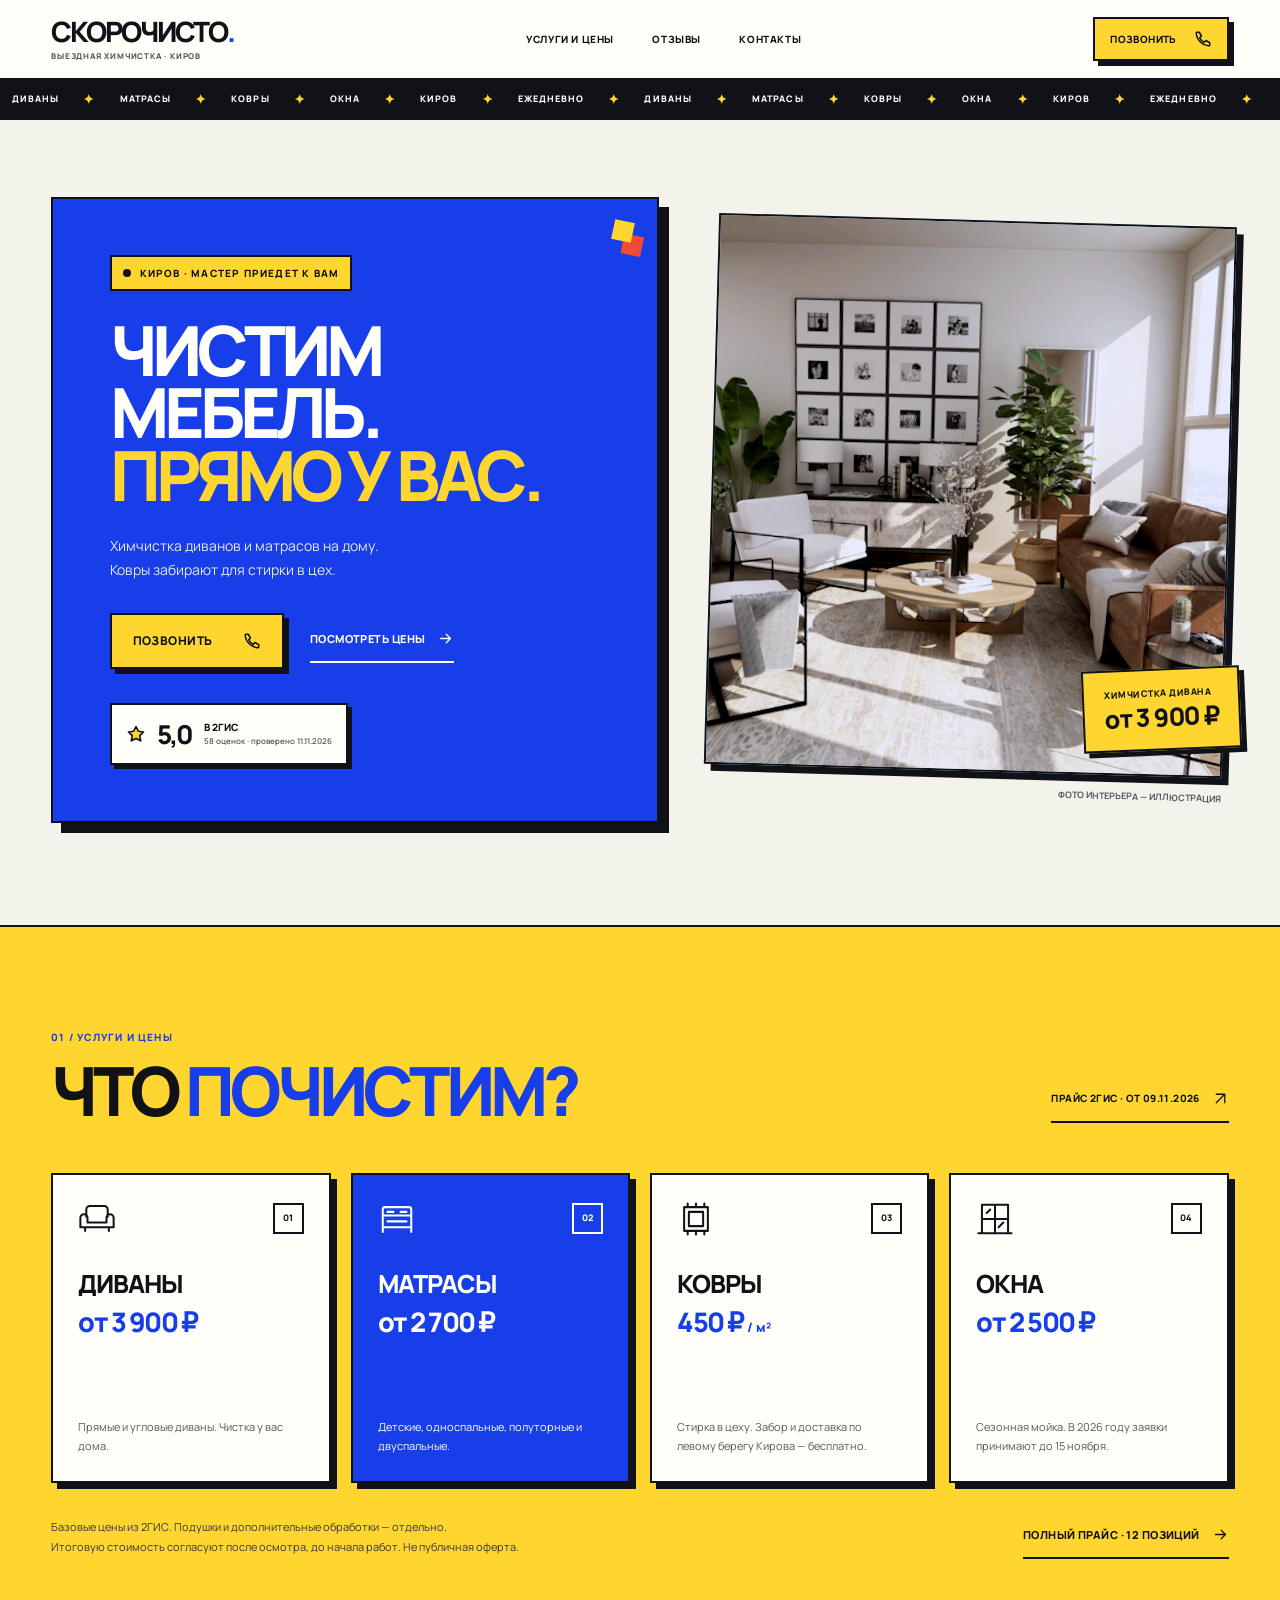
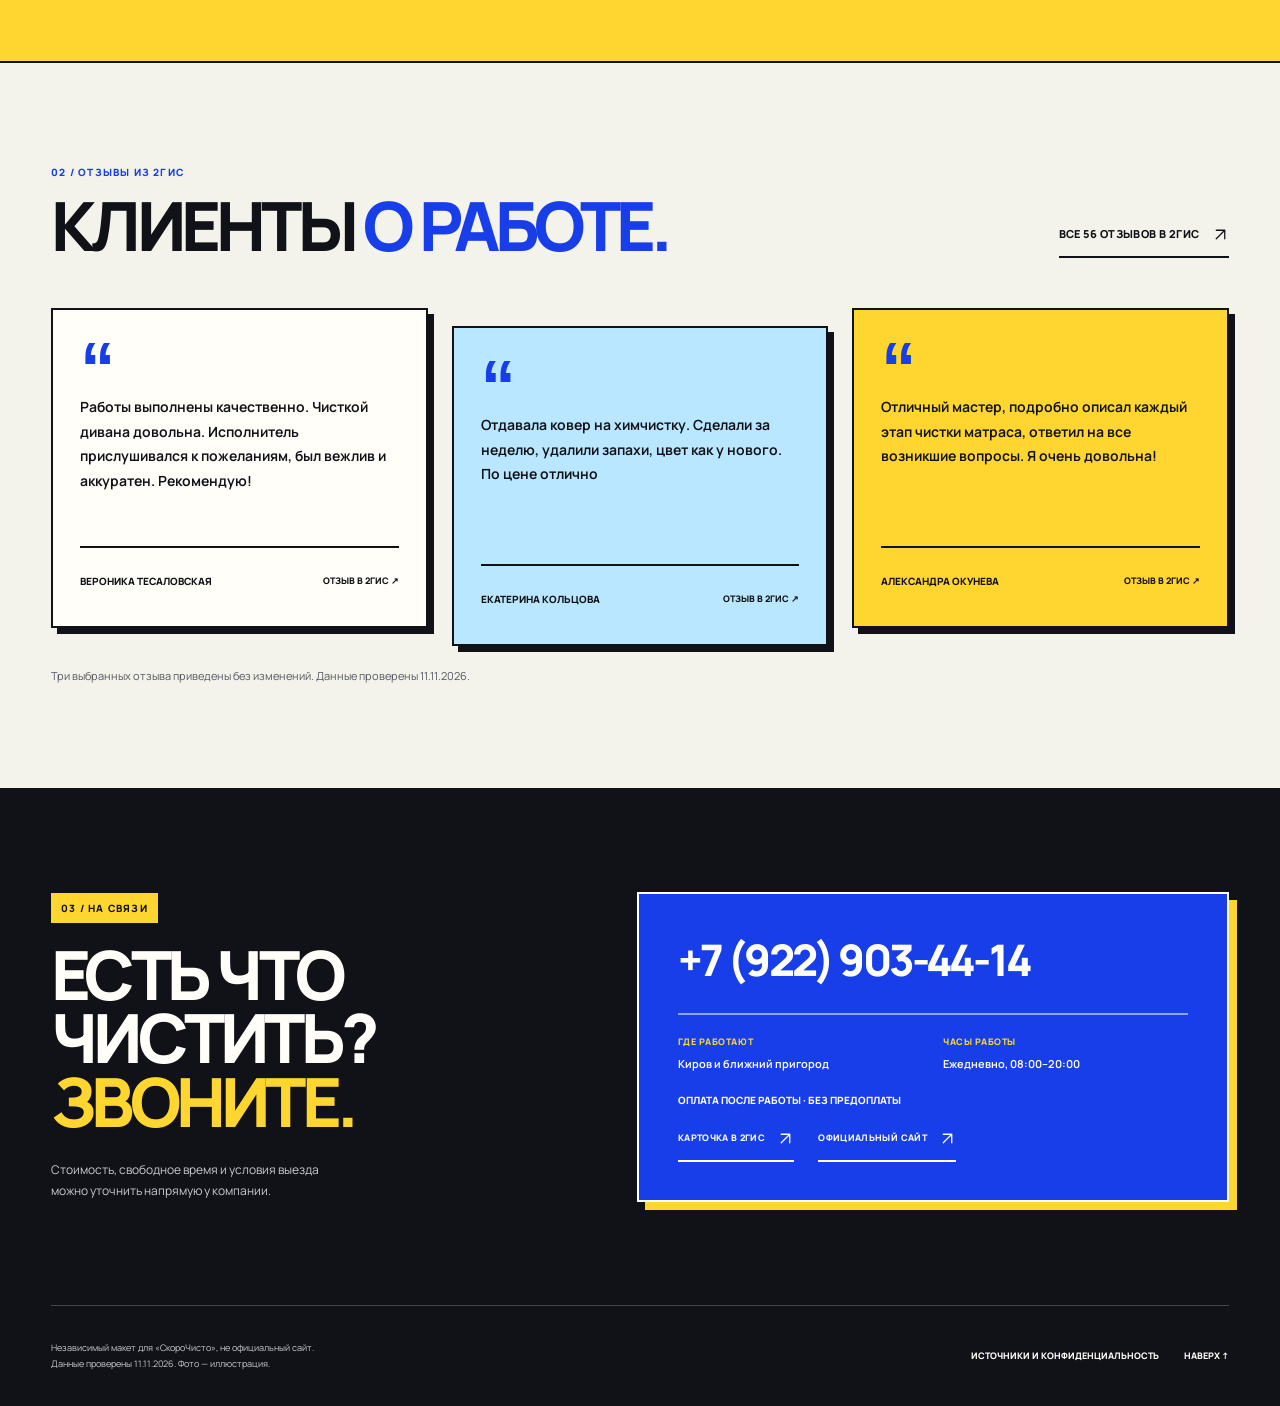
==== commit 6e6b605f: "Redesign SkoroChisto in bold service style" ====
--- a/index.html
+++ b/index.html
@@ -3,7 +3,7 @@
   <head>
     <meta charset="utf-8" />
     <meta name="viewport" content="width=device-width, initial-scale=1" />
-    <meta name="theme-color" content="#193D35" />
+    <meta name="theme-color" content="#173EE8" />
     <meta name="color-scheme" content="light" />
     <meta name="description" content="СкороЧисто — выездная химчистка мебели, матрасов и ковров в Кирове. Цены и отзывы из 2ГИС, телефон +7 (922) 903-44-14. Независимый макет сайта." />
     <meta property="og:type" content="website" />
@@ -47,6 +47,8 @@
       </div>
     </header>
 
+    <div class="service-strip" aria-hidden="true"><div class="service-strip__track"><span>Диваны</span><b>✦</b><span>Матрасы</span><b>✦</b><span>Ковры</span><b>✦</b><span>Окна</span><b>✦</b><span>Киров</span><b>✦</b><span>Ежедневно</span><b>✦</b><span>Диваны</span><b>✦</b><span>Матрасы</span><b>✦</b><span>Ковры</span><b>✦</b><span>Окна</span><b>✦</b><span>Киров</span><b>✦</b><span>Ежедневно</span><b>✦</b></div></div>
+
     <dialog class="mobile-menu" id="mobile-menu" aria-label="Навигация">
       <div class="mobile-menu__top"><span class="brand__word">СкороЧисто.</span><button class="close-button" type="button" data-dialog-close aria-label="Закрыть меню" autofocus>×</button></div>
       <nav aria-label="Мобильная навигация"><a href="#prices">Услуги и цены<span>01</span></a><a href="#reviews">Отзывы<span>02</span></a><a href="#contacts">Контакты<span>03</span></a></nav>
@@ -58,7 +60,7 @@
       <section class="hero container" aria-labelledby="hero-title">
         <div class="hero__content">
           <p class="eyebrow hero__eyebrow"><span class="status-dot" aria-hidden="true"></span>Киров · Мастер приедет к вам</p>
-          <h1 id="hero-title">Чистая мебель.<br /><em>Уютный дом.</em></h1>
+          <h1 id="hero-title">Чистим мебель.<br /><em>Прямо у вас.</em></h1>
           <p class="hero__description">Химчистка диванов и матрасов на дому.<br class="desktop-break" /> Ковры забирают для стирки в цех.</p>
           <div class="hero__actions"><a class="button" href="tel:+79229034414" data-call aria-label="Позвонить по номеру +7 (922) 903-44-14">Позвонить<svg class="icon" aria-hidden="true"><use href="#i-phone" /></svg></a><a class="text-link" href="#prices">Посмотреть цены<svg class="icon" aria-hidden="true"><use href="#i-arrow" /></svg></a></div>
           <a class="hero__rating" href="https://2gis.ru/kirov/firm/70000001065498723/tab/reviews" target="_blank" rel="noopener noreferrer"><svg class="icon" aria-hidden="true"><use href="#i-star" /></svg><strong>5,0</strong><span>в 2ГИС<small>58 оценок · проверено 11.11.2026</small></span></a>
@@ -94,7 +96,7 @@
 
       <section class="contact-section section" id="contacts" aria-labelledby="contacts-title">
         <div class="container contact-layout">
-          <div class="contact-intro"><p class="eyebrow">03 / На связи</p><h2 id="contacts-title">Позвоните —<br /><em>обсудим чистку.</em></h2><p>Стоимость, свободное время и условия выезда<br class="desktop-break" /> можно уточнить напрямую у компании.</p></div>
+           <div class="contact-intro"><p class="eyebrow">03 / На связи</p><h2 id="contacts-title">Есть что чистить?<br /><em>Звоните.</em></h2><p>Стоимость, свободное время и условия выезда<br class="desktop-break" /> можно уточнить напрямую у компании.</p></div>
           <div class="contact-details">
             <a class="contact-phone" href="tel:+79229034414" data-phone aria-label="Позвонить по номеру +7 (922) 903-44-14">+7 (922) 903-44-14</a>
             <dl><div><dt>Где работают</dt><dd data-contact-area>Киров и ближний пригород</dd></div><div><dt>Часы работы</dt><dd data-contact-hours>Ежедневно, 08:00–20:00</dd></div></dl>
--- a/css/styles.css
+++ b/css/styles.css
@@ -6,6 +6,7 @@
   src: url("../assets/fonts/manrope-cyrillic.woff2") format("woff2");
   unicode-range: U+0301, U+0400-045F, U+0490-0491, U+04B0-04B1, U+2116;
 }
+
 @font-face {
   font-family: Manrope;
   font-style: normal;
@@ -14,306 +15,478 @@
   src: url("../assets/fonts/manrope-latin.woff2") format("woff2");
   unicode-range: U+0000-00FF, U+0131, U+0152-0153, U+02BB-02BC, U+02C6, U+02DA, U+02DC, U+0304, U+0308, U+0329, U+2000-206F, U+20AC, U+2122, U+2191, U+2193, U+2212, U+2215, U+FEFF, U+FFFD;
 }
-@font-face {
-  font-family: Lora;
-  font-style: italic;
-  font-weight: 400;
-  font-display: swap;
-  src: url("../assets/fonts/lora-italic-cyrillic.woff2") format("woff2");
-  unicode-range: U+0301, U+0400-045F, U+0490-0491, U+04B0-04B1, U+2116;
-}
-@font-face {
-  font-family: Lora;
-  font-style: italic;
-  font-weight: 400;
-  font-display: swap;
-  src: url("../assets/fonts/lora-italic-latin.woff2") format("woff2");
-  unicode-range: U+0000-00FF, U+0131, U+0152-0153, U+02BB-02BC, U+02C6, U+02DA, U+02DC, U+0304, U+0308, U+0329, U+2000-206F, U+20AC, U+2122, U+2191, U+2193, U+2212, U+2215, U+FEFF, U+FFFD;
-}
 
 :root {
-  --milk: #f7f5ef;
-  --green: #193d35;
-  --sage: #a8b9a3;
-  --graphite: #282c29;
-  --muted: #62695f;
-  --line: #d9dcd2;
-  --light-sage: #e9ede4;
-  --page-gutter: clamp(20px, 4.5vw, 64px);
+  --paper: #f3f2eb;
+  --white: #fffef8;
+  --ink: #111217;
+  --muted: #555961;
+  --blue: #173ee8;
+  --blue-dark: #102ba5;
+  --yellow: #ffd62f;
+  --red: #f04b37;
+  --sky: #b9e7ff;
+  --line: #111217;
+  --page-gutter: clamp(20px, 4vw, 64px);
+  --shadow: 7px 7px 0 var(--ink);
   color-scheme: light;
 }
 
 *, *::before, *::after { box-sizing: border-box; }
-html { scroll-behavior: smooth; scroll-padding-top: 104px; -webkit-tap-highlight-color: transparent; }
-body { margin: 0; color: var(--graphite); background: var(--milk); font-family: Manrope, "Segoe UI", sans-serif; font-size: 15px; line-height: 1.65; -webkit-font-smoothing: antialiased; }
+
+html {
+  min-width: 320px;
+  scroll-behavior: smooth;
+  scroll-padding-top: 96px;
+  -webkit-tap-highlight-color: transparent;
+}
+
+body {
+  min-width: 320px;
+  margin: 0;
+  overflow-x: hidden;
+  color: var(--ink);
+  background: var(--paper);
+  font-family: Manrope, "Segoe UI", sans-serif;
+  font-size: 15px;
+  line-height: 1.6;
+  -webkit-font-smoothing: antialiased;
+  text-rendering: optimizeLegibility;
+}
+
 body.dialog-open { overflow: hidden; }
-button { font: inherit; color: inherit; cursor: pointer; }
+button { color: inherit; font: inherit; cursor: pointer; }
 button, a { touch-action: manipulation; }
 a { color: inherit; text-decoration: none; }
 img { display: block; max-width: 100%; height: auto; }
 svg { display: block; }
 figure, blockquote, p, h1, h2, h3 { margin: 0; }
 [hidden] { display: none !important; }
-::selection { color: var(--milk); background: var(--green); }
-:focus-visible { outline: 2px solid var(--green); outline-offset: 5px; }
-.contact-section :focus-visible, .site-footer :focus-visible { outline-color: var(--sage); }
-.container { width: calc(100% - var(--page-gutter) * 2); max-width: 1200px; margin-inline: auto; }
-.section { padding-block: 64px; }
+
+::selection { color: var(--ink); background: var(--yellow); }
+:focus-visible { outline: 3px solid var(--red); outline-offset: 4px; }
+.contact-section :focus-visible, .site-footer :focus-visible { outline-color: var(--yellow); }
+
+.container {
+  width: min(calc(100% - var(--page-gutter) * 2), 1320px);
+  margin-inline: auto;
+}
+
+.section { padding-block: clamp(72px, 8vw, 118px); }
 .icon-sprite { position: absolute; width: 0; height: 0; overflow: hidden; }
-.icon { width: 22px; height: 22px; flex-shrink: 0; fill: none; stroke: currentColor; stroke-width: 1.5; stroke-linecap: round; stroke-linejoin: round; }
+.icon { width: 22px; height: 22px; flex-shrink: 0; fill: none; stroke: currentColor; stroke-width: 1.8; stroke-linecap: round; stroke-linejoin: round; }
 .sr-only { position: absolute; width: 1px; height: 1px; overflow: hidden; clip-path: inset(50%); white-space: nowrap; }
-.skip-link { position: fixed; top: 12px; left: 16px; z-index: 100; padding: 12px 20px; color: var(--milk); background: var(--green); transform: translateY(-150%); }
-.skip-link:focus { transform: translateY(0); }
-.eyebrow { color: var(--green); font-size: 10px; font-weight: 600; line-height: 1.6; letter-spacing: .13em; text-transform: uppercase; }
-.status-dot { width: 6px; height: 6px; flex-shrink: 0; border-radius: 50%; background: var(--green); }
-h1, h2 { color: var(--green); font-weight: 400; letter-spacing: -.055em; }
-h2 { font-size: clamp(32px, 3.7vw, 46px); line-height: 1.2; }
-h1 em, h2 em { font-family: Lora, Georgia, serif; font-weight: 400; }
-h3 { color: var(--green); font-size: 19px; font-weight: 600; line-height: 1.4; letter-spacing: -.035em; }
-.button { display: inline-flex; align-items: center; justify-content: space-between; gap: 30px; min-height: 54px; padding: 15px 23px; border: 1px solid var(--green); border-radius: 3px; color: var(--milk); background: var(--green); font-size: 13px; font-weight: 600; line-height: 1.4; transition: background .2s, transform .2s; }
-.button:hover { background: #285147; transform: translateY(-2px); }
-.button--small { min-height: 44px; padding: 11px 17px; font-size: 12px; gap: 18px; }
-.button .icon { width: 18px; height: 18px; }
-.text-link { display: inline-flex; align-items: center; gap: 15px; min-height: 44px; width: fit-content; max-width: 100%; color: var(--green); font-size: 12px; font-weight: 600; line-height: 1.5; }
-.text-link .icon { width: 17px; height: 17px; }
-.text-link:hover, .review__source:hover { text-decoration: underline; text-underline-offset: 5px; }
-.small-note { color: var(--muted); font-size: 11px; line-height: 1.8; }
-
-/* The three navigation links remain available even without JavaScript. */
-.site-header { position: sticky; top: 0; z-index: 30; border-bottom: 1px solid var(--line); background: var(--milk); }
-.header__inner { display: flex; align-items: center; justify-content: space-between; gap: 24px; min-height: 84px; }
-.brand { display: flex; flex-direction: column; align-items: flex-start; flex-shrink: 0; color: var(--green); }
-.brand__word { font-size: 30px; font-weight: 800; line-height: 1.1; letter-spacing: -.06em; }
-.brand__dot { color: #7d9174; }
-.brand__caption { margin-top: 5px; font-size: 9px; font-weight: 500; letter-spacing: .04em; }
-.desktop-nav { display: flex; align-items: center; gap: clamp(20px, 3vw, 42px); }
-.desktop-nav a { display: flex; align-items: center; min-height: 44px; color: var(--green); font-size: 12px; }
-.desktop-nav a:hover { text-decoration: underline; text-underline-offset: 6px; }
-.menu-toggle { display: none; width: 42px; height: 42px; flex-shrink: 0; padding: 10px; border: 1px solid var(--line); border-radius: 50%; background: transparent; }
-.menu-toggle span { display: block; height: 1px; margin-block: 6px; background: var(--green); }
-
-.hero { display: grid; grid-template-columns: minmax(0, 1fr) minmax(0, 1fr); align-items: center; gap: 48px; padding-top: 36px; padding-bottom: 48px; }
-.hero__eyebrow { display: flex; align-items: center; gap: 10px; margin-bottom: 24px; }
-.hero h1 { font-size: clamp(38px, 5.3vw, 68px); line-height: 1.1; }
-.hero__description { margin-top: 24px; color: var(--muted); font-size: 14px; line-height: 1.85; }
-.hero__actions { display: flex; flex-wrap: wrap; align-items: center; gap: 25px; margin-top: 26px; }
-.hero__rating { display: flex; align-items: center; gap: 13px; width: fit-content; min-height: 44px; margin-top: 30px; color: var(--green); }
-.hero__rating .icon { width: 21px; height: 21px; fill: var(--green); }
-.hero__rating strong { font-size: 25px; font-weight: 500; letter-spacing: -.04em; }
-.hero__rating > span { font-size: 12px; line-height: 1.5; }
-.hero__rating small { display: block; margin-top: 2px; color: var(--muted); font-size: 10px; }
-.hero__visual { min-width: 0; }
-.hero__photo { position: relative; aspect-ratio: 1.34; overflow: hidden; border-radius: 115px 3px 3px; background: #dedbd1; }
-.hero__photo img { width: 100%; height: 100%; object-fit: cover; object-position: 60% 60%; }
-.hero__price { position: absolute; right: 20px; bottom: 20px; padding: 18px 23px; color: var(--green); background: var(--milk); }
-.hero__price span { display: block; font-size: 10px; }
-.hero__price strong { display: block; margin-top: 4px; font-size: 25px; font-weight: 500; letter-spacing: -.04em; }
-.hero__visual figcaption { margin-top: 9px; color: var(--muted); font-size: 10px; text-align: right; }
-
-.section-heading { display: flex; align-items: flex-end; justify-content: space-between; gap: 25px; margin-bottom: 28px; }
-.section-heading .eyebrow { margin-bottom: 12px; }
-.source-link { color: #4d604c; font-size: 11px; }
-.prices-section { background: var(--light-sage); }
-.services-grid { display: grid; grid-template-columns: repeat(4, minmax(0, 1fr)); gap: 16px; }
-.service-card { display: block; min-width: 0; padding: 24px; border: 1px solid #cbd4c5; border-radius: 3px; background: var(--milk); transition: border-color .2s, transform .2s; }
-.service-card:hover { border-color: var(--green); transform: translateY(-3px); }
-.service-card__top { display: flex; align-items: center; justify-content: space-between; color: #5a7051; }
-.service-card__top .icon { width: 31px; height: 31px; }
-.service-card__top span { font-size: 10px; }
-.service-card h3 { margin-top: 21px; }
-.service-card__price { margin-top: 8px; color: var(--green); font-size: clamp(22px, 2.1vw, 28px); font-weight: 500; line-height: 1.4; letter-spacing: -.045em; white-space: nowrap; }
-.service-card__price small { margin-left: 4px; font-size: 14px; letter-spacing: -.02em; }
-.service-card__description { margin-top: 12px; color: var(--muted); font-size: 12px; line-height: 1.8; }
-.section-footnote { display: flex; align-items: center; justify-content: space-between; gap: 24px; margin-top: 22px; }
+
+.skip-link {
+  position: fixed;
+  top: 12px;
+  left: 16px;
+  z-index: 100;
+  padding: 12px 18px;
+  border: 2px solid var(--ink);
+  color: var(--ink);
+  background: var(--yellow);
+  box-shadow: 4px 4px 0 var(--ink);
+  font-weight: 800;
+  transform: translateY(-160%);
+}
+
+.skip-link:focus { transform: none; }
+
+.eyebrow {
+  color: var(--blue);
+  font-size: 10px;
+  font-weight: 800;
+  line-height: 1.4;
+  letter-spacing: .12em;
+  text-transform: uppercase;
+}
+
+.status-dot { width: 8px; height: 8px; flex-shrink: 0; border-radius: 50%; background: currentColor; }
+h1, h2 { font-weight: 800; line-height: .94; letter-spacing: -.07em; }
+h2 { font-size: clamp(42px, 5.3vw, 76px); }
+h1 em, h2 em { color: inherit; font: inherit; font-style: normal; }
+h3 { font-size: 20px; font-weight: 800; line-height: 1.15; letter-spacing: -.045em; }
+
+.button {
+  display: inline-flex;
+  min-height: 56px;
+  align-items: center;
+  justify-content: space-between;
+  gap: 30px;
+  padding: 14px 21px;
+  border: 2px solid var(--ink);
+  border-radius: 0;
+  color: var(--white);
+  background: var(--blue);
+  box-shadow: 5px 5px 0 var(--ink);
+  font-size: 12px;
+  font-weight: 800;
+  line-height: 1.3;
+  letter-spacing: .04em;
+  text-transform: uppercase;
+  transition: transform .18s ease, box-shadow .18s ease, background .18s ease;
+}
+
+.button:hover { background: var(--blue-dark); box-shadow: 2px 2px 0 var(--ink); transform: translate(3px, 3px); }
+.button--small { min-height: 44px; padding: 10px 15px; gap: 17px; font-size: 10px; }
+.button .icon { width: 18px; height: 18px; stroke-width: 2; }
+
+.text-link {
+  display: inline-flex;
+  width: fit-content;
+  max-width: 100%;
+  min-height: 44px;
+  align-items: center;
+  gap: 12px;
+  padding-bottom: 2px;
+  border-bottom: 2px solid currentColor;
+  color: var(--ink);
+  font-size: 11px;
+  font-weight: 800;
+  line-height: 1.45;
+  letter-spacing: .04em;
+  text-transform: uppercase;
+}
+
+.text-link .icon { width: 17px; height: 17px; transition: transform .2s; }
+.text-link:hover .icon { transform: translate(3px, -3px); }
+.small-note { color: var(--muted); font-size: 11px; line-height: 1.75; }
+
+.site-header {
+  position: sticky;
+  top: 0;
+  z-index: 30;
+  border-bottom: 2px solid var(--ink);
+  background: var(--white);
+}
+
+.header__inner { display: flex; min-height: 78px; align-items: center; justify-content: space-between; gap: 26px; }
+.brand { display: flex; flex-shrink: 0; flex-direction: column; align-items: flex-start; color: var(--ink); }
+.brand__word { font-size: 28px; font-weight: 800; line-height: .95; letter-spacing: -.075em; text-transform: uppercase; }
+.brand__dot { color: var(--blue); }
+.brand__caption { margin-top: 7px; color: var(--muted); font-size: 8px; font-weight: 800; line-height: 1; letter-spacing: .1em; text-transform: uppercase; }
+.desktop-nav { display: flex; align-items: center; gap: clamp(20px, 3vw, 44px); }
+.desktop-nav a { position: relative; display: flex; min-height: 44px; align-items: center; font-size: 10px; font-weight: 800; letter-spacing: .06em; text-transform: uppercase; }
+.desktop-nav a::after { position: absolute; right: 0; bottom: 6px; left: 0; height: 5px; z-index: -1; background: var(--yellow); transform: scaleX(0); transform-origin: right; transition: transform .2s; content: ""; }
+.desktop-nav a:hover::after { transform: scaleX(1); transform-origin: left; }
+.header__cta { color: var(--ink); background: var(--yellow); }
+.header__cta:hover { background: var(--red); }
+.menu-toggle { display: none; width: 44px; height: 44px; flex-shrink: 0; padding: 9px; border: 2px solid var(--ink); border-radius: 0; background: var(--yellow); box-shadow: 3px 3px 0 var(--ink); }
+.menu-toggle span { display: block; height: 2px; margin-block: 6px; background: var(--ink); }
+
+.service-strip {
+  overflow: hidden;
+  border-bottom: 2px solid var(--ink);
+  color: var(--white);
+  background: var(--ink);
+}
+
+.service-strip__track {
+  display: flex;
+  width: max-content;
+  min-height: 38px;
+  align-items: center;
+  gap: 24px;
+  padding-inline: 12px;
+  font-size: 9px;
+  font-weight: 800;
+  letter-spacing: .12em;
+  text-transform: uppercase;
+  animation: strip-move 24s linear infinite;
+}
+
+.service-strip__track b { color: var(--yellow); font-size: 13px; }
+@keyframes strip-move { to { transform: translateX(-50%); } }
+
+.hero {
+  display: grid;
+  grid-template-columns: minmax(0, 1.08fr) minmax(360px, .92fr);
+  align-items: center;
+  gap: clamp(28px, 4vw, 62px);
+  padding-top: clamp(44px, 6vw, 84px);
+  padding-bottom: clamp(72px, 8vw, 112px);
+}
+
+.hero__content {
+  position: relative;
+  z-index: 2;
+  padding: clamp(31px, 4.4vw, 66px);
+  border: 2px solid var(--ink);
+  color: var(--white);
+  background: var(--blue);
+  box-shadow: 10px 10px 0 var(--ink);
+}
+
+.hero__content::after {
+  position: absolute;
+  top: 22px;
+  right: 24px;
+  width: 20px;
+  height: 20px;
+  background: var(--yellow);
+  box-shadow: 12px 12px 0 var(--red);
+  transform: rotate(12deg);
+  content: "";
+}
+
+.hero__eyebrow { display: inline-flex; align-items: center; gap: 9px; margin-bottom: 28px; padding: 9px 11px; border: 2px solid var(--ink); color: var(--ink); background: var(--yellow); }
+.hero h1 { max-width: 720px; font-size: clamp(52px, 5.4vw, 82px); line-height: .9; text-transform: uppercase; }
+.hero h1 em { color: var(--yellow); }
+.hero__description { max-width: 560px; margin-top: 28px; color: rgb(255 254 248 / 88%); font-size: 14px; line-height: 1.75; }
+.hero__actions { display: flex; flex-wrap: wrap; align-items: center; gap: 26px; margin-top: 30px; }
+.hero__actions .button { color: var(--ink); background: var(--yellow); }
+.hero__actions .button:hover { background: var(--white); }
+.hero__actions .text-link { color: var(--white); }
+
+.hero__rating {
+  display: grid;
+  width: fit-content;
+  min-height: 62px;
+  align-items: center;
+  margin-top: 34px;
+  padding: 10px 14px;
+  border: 2px solid var(--ink);
+  color: var(--ink);
+  background: var(--white);
+  box-shadow: 4px 4px 0 var(--ink);
+  grid-template-columns: auto auto auto;
+  gap: 11px;
+}
+
+.hero__rating .icon { width: 20px; height: 20px; fill: var(--yellow); stroke-width: 2; }
+.hero__rating strong { font-size: 26px; font-weight: 800; line-height: 1; letter-spacing: -.06em; }
+.hero__rating > span { font-size: 10px; font-weight: 800; line-height: 1.25; text-transform: uppercase; }
+.hero__rating small { display: block; margin-top: 3px; color: var(--muted); font-size: 8px; font-weight: 600; text-transform: none; }
+
+.hero__visual { min-width: 0; transform: rotate(1.6deg); }
+.hero__photo { position: relative; aspect-ratio: .94; overflow: visible; border: 2px solid var(--ink); background: var(--sky); box-shadow: var(--shadow); }
+.hero__photo::after { position: absolute; inset: 0; pointer-events: none; background: rgb(23 62 232 / 10%); mix-blend-mode: multiply; content: ""; }
+.hero__photo img { width: 100%; height: 100%; object-fit: cover; object-position: 60% 56%; filter: saturate(.78) contrast(1.08); }
+.hero__price { position: absolute; right: -18px; bottom: 24px; z-index: 2; padding: 16px 20px; border: 2px solid var(--ink); color: var(--ink); background: var(--yellow); box-shadow: 5px 5px 0 var(--ink); transform: rotate(-4deg); }
+.hero__price span { display: block; font-size: 9px; font-weight: 800; letter-spacing: .06em; text-transform: uppercase; }
+.hero__price strong { display: block; margin-top: 3px; font-size: 25px; font-weight: 800; line-height: 1.15; letter-spacing: -.05em; }
+.hero__visual figcaption { margin-top: 14px; color: var(--muted); font-size: 9px; font-weight: 700; text-align: right; text-transform: uppercase; }
+
+.section-heading { display: flex; align-items: flex-end; justify-content: space-between; gap: 30px; margin-bottom: clamp(32px, 4vw, 50px); }
+.section-heading .eyebrow { margin-bottom: 15px; }
+.section-heading h2 { text-transform: uppercase; }
+.section-heading h2 em { color: var(--blue); }
+.source-link { color: var(--ink); font-size: 10px; }
+
+.prices-section { border-block: 2px solid var(--ink); background: var(--yellow); }
+.prices-section .section-heading h2 em { color: var(--blue); }
+.services-grid { display: grid; grid-template-columns: repeat(4, minmax(0, 1fr)); gap: 20px; }
+.service-card { display: flex; min-width: 0; min-height: 310px; flex-direction: column; padding: 25px; border: 2px solid var(--ink); background: var(--white); box-shadow: 6px 6px 0 var(--ink); transition: transform .18s, box-shadow .18s, background .18s; }
+.service-card:hover { background: var(--sky); box-shadow: 2px 2px 0 var(--ink); transform: translate(4px, 4px); }
+.service-card:nth-child(2) { color: var(--white); background: var(--blue); }
+.service-card:nth-child(2):hover { background: var(--blue-dark); }
+.service-card:nth-child(2) h3, .service-card:nth-child(2) .service-card__price, .service-card:nth-child(2) .service-card__description { color: inherit; }
+.service-card__top { display: flex; align-items: center; justify-content: space-between; color: inherit; }
+.service-card__top .icon { width: 38px; height: 38px; stroke-width: 1.7; }
+.service-card__top span { display: grid; width: 31px; height: 31px; border: 2px solid currentColor; font-size: 9px; font-weight: 800; place-items: center; }
+.service-card h3 { margin-top: 32px; font-size: 25px; text-transform: uppercase; }
+.service-card__price { margin-top: 8px; color: var(--blue); font-size: clamp(25px, 2.1vw, 32px); font-weight: 800; line-height: 1.2; letter-spacing: -.055em; white-space: nowrap; }
+.service-card__price small { margin-left: 4px; font-size: 13px; letter-spacing: 0; }
+.service-card__description { margin-top: auto; padding-top: 24px; color: var(--muted); font-size: 11px; line-height: 1.7; }
+.section-footnote { display: flex; align-items: center; justify-content: space-between; gap: 28px; margin-top: 32px; }
+.section-footnote .small-note { color: #373941; }
 .section-footnote > .text-link { flex-shrink: 0; }
 
-.reviews-grid { display: grid; grid-template-columns: repeat(3, minmax(0, 1fr)); gap: 28px; }
-.review { display: flex; flex-direction: column; padding-right: 28px; border-right: 1px solid var(--line); }
-.review:last-child { padding-right: 0; border-right: 0; }
-.review__quote-mark { height: 30px; color: #8b9e82; font-family: Lora, Georgia, serif; font-size: 51px; line-height: 1; }
-.review blockquote { flex: 1; margin-top: 12px; color: var(--green); font-size: 14px; line-height: 1.85; }
-.review figcaption { margin-top: 20px; }
-.review figcaption strong { display: block; color: var(--green); font-size: 12px; font-weight: 600; }
-.review__source { display: inline-flex; align-items: center; min-height: 44px; color: var(--muted); font-size: 11px; }
-.reviews__note { margin-top: 20px; }
-
-.contact-section { color: var(--milk); background: var(--green); }
-.contact-layout { display: grid; grid-template-columns: minmax(0, 1fr) minmax(0, 1fr); align-items: center; gap: 70px; }
-.contact-intro .eyebrow { margin-bottom: 17px; color: #c0cfb8; }
-.contact-intro h2 { color: var(--milk); }
-.contact-intro h2 em { color: #cbd7c3; }
-.contact-intro > p:last-child { margin-top: 20px; color: #d2dccb; font-size: 12px; line-height: 1.9; }
-.contact-details { min-width: 0; }
-.contact-phone { display: block; width: fit-content; max-width: 100%; color: var(--milk); font-size: clamp(25px, 3.25vw, 43px); line-height: 1.4; letter-spacing: -.055em; white-space: nowrap; }
-.contact-phone:hover { text-decoration: underline; text-underline-offset: 7px; }
-.contact-details dl { display: grid; grid-template-columns: repeat(2, minmax(0, 1fr)); gap: 20px; margin: 22px 0 0; padding-top: 20px; border-top: 1px solid rgb(247 245 239 / 24%); }
-.contact-details dt { margin-bottom: 5px; color: #bdcdb6; font-size: 10px; }
-.contact-details dd { margin: 0; color: var(--milk); font-size: 12px; line-height: 1.8; overflow-wrap: anywhere; }
-.contact-payment { margin-top: 16px; color: #d2dccb; font-size: 11px; }
-.contact-links { display: flex; flex-wrap: wrap; gap: 10px 25px; margin-top: 8px; }
-.contact-links .text-link { color: var(--milk); font-size: 11px; }
-.site-footer { color: #c5d2be; background: var(--green); }
-.footer__inner { display: flex; align-items: center; justify-content: space-between; gap: 25px; padding-block: 24px; border-top: 1px solid rgb(247 245 239 / 20%); }
-.footer__inner p { font-size: 10px; line-height: 1.8; }
+.reviews { background: var(--paper); }
+.reviews-grid { display: grid; grid-template-columns: repeat(3, minmax(0, 1fr)); gap: 24px; }
+.review { display: flex; min-height: 320px; flex-direction: column; padding: 27px; border: 2px solid var(--ink); background: var(--white); box-shadow: 6px 6px 0 var(--ink); }
+.review:nth-child(2) { background: var(--sky); transform: translateY(18px); }
+.review:nth-child(3) { background: var(--yellow); }
+.review__quote-mark { height: 42px; color: var(--blue); font-family: Arial, sans-serif; font-size: 70px; font-weight: 800; line-height: .9; }
+.review blockquote { flex: 1; margin-top: 16px; font-size: 14px; font-weight: 650; line-height: 1.75; }
+.review figcaption { display: flex; align-items: center; justify-content: space-between; gap: 12px; margin-top: 25px; padding-top: 15px; border-top: 2px solid var(--ink); }
+.review figcaption strong { font-size: 10px; font-weight: 800; text-transform: uppercase; }
+.review__source { display: inline-flex; min-height: 36px; align-items: center; font-size: 9px; font-weight: 800; text-transform: uppercase; }
+.review__source:hover { text-decoration: underline; text-underline-offset: 4px; }
+.reviews__note { margin-top: 38px; }
+
+.contact-section { border-top: 2px solid var(--ink); color: var(--white); background: var(--ink); }
+.contact-layout { display: grid; grid-template-columns: minmax(0, .9fr) minmax(0, 1.1fr); align-items: center; gap: clamp(45px, 8vw, 120px); }
+.contact-intro .eyebrow { display: inline-block; margin-bottom: 20px; padding: 8px 10px; color: var(--ink); background: var(--yellow); }
+.contact-intro h2 { color: var(--white); text-transform: uppercase; }
+.contact-intro h2 em { color: var(--yellow); }
+.contact-intro > p:last-child { margin-top: 25px; color: #c9cbd2; font-size: 12px; line-height: 1.8; }
+.contact-details { min-width: 0; padding: clamp(24px, 3vw, 40px); border: 2px solid var(--white); background: var(--blue); box-shadow: 8px 8px 0 var(--yellow); }
+.contact-phone { display: block; width: fit-content; max-width: 100%; color: var(--white); font-size: clamp(27px, 3.4vw, 48px); font-weight: 800; line-height: 1.25; letter-spacing: -.065em; white-space: nowrap; }
+.contact-phone:hover { color: var(--yellow); }
+.contact-details dl { display: grid; grid-template-columns: repeat(2, minmax(0, 1fr)); gap: 20px; margin: 26px 0 0; padding-top: 20px; border-top: 2px solid rgb(255 254 248 / 52%); }
+.contact-details dt { margin-bottom: 6px; color: var(--yellow); font-size: 9px; font-weight: 800; letter-spacing: .07em; text-transform: uppercase; }
+.contact-details dd { margin: 0; color: var(--white); font-size: 11px; font-weight: 650; line-height: 1.7; overflow-wrap: anywhere; }
+.contact-payment { margin-top: 18px; color: var(--white); font-size: 10px; font-weight: 800; text-transform: uppercase; }
+.contact-links { display: flex; flex-wrap: wrap; gap: 10px 24px; margin-top: 10px; }
+.contact-links .text-link { color: var(--white); font-size: 9px; }
+
+.site-footer { color: #c9cbd2; background: var(--ink); }
+.footer__inner { display: flex; align-items: center; justify-content: space-between; gap: 25px; padding-block: 28px; border-top: 1px solid #45464d; }
+.footer__inner p { font-size: 9px; line-height: 1.75; }
 .footer__links { display: flex; flex-wrap: wrap; gap: 8px 25px; }
-.footer__links a { display: inline-flex; align-items: center; min-height: 44px; font-size: 10px; }
-.footer__links a:hover { color: var(--milk); text-decoration: underline; text-underline-offset: 5px; }
-
-/* One native dialog, no forms, service modals or calculator. */
-dialog { color: var(--graphite); background: var(--milk); }
-dialog::backdrop { background: rgb(14 33 28 / 55%); }
-.mobile-menu { position: fixed; inset: 0 0 0 auto; width: min(390px, 100%); max-width: 100%; height: 100dvh; max-height: 100dvh; margin: 0; padding: 24px; border: 0; overscroll-behavior: contain; }
+.footer__links a { display: inline-flex; min-height: 44px; align-items: center; color: var(--white); font-size: 9px; font-weight: 800; text-transform: uppercase; }
+.footer__links a:hover { color: var(--yellow); }
+
+dialog { color: var(--ink); background: var(--yellow); }
+dialog::backdrop { background: rgb(17 18 23 / 72%); }
+.mobile-menu { position: fixed; inset: 0 0 0 auto; width: min(410px, 100%); max-width: 100%; height: 100dvh; max-height: 100dvh; margin: 0; padding: 25px; border: 0; border-left: 2px solid var(--ink); overscroll-behavior: contain; }
 .mobile-menu__top { display: flex; align-items: center; justify-content: space-between; gap: 16px; }
 .mobile-menu__top .brand__word { font-size: 25px; }
-.close-button { display: grid; width: 44px; height: 44px; flex-shrink: 0; padding: 0; border: 1px solid var(--line); border-radius: 50%; color: var(--green); background: transparent; font-size: 27px; line-height: 1; place-items: center; }
-.close-button:hover { background: var(--light-sage); }
-.mobile-menu nav { display: grid; margin-block: 36px; }
-.mobile-menu nav > a { display: flex; align-items: center; justify-content: space-between; gap: 15px; padding-block: 17px; border-bottom: 1px solid var(--line); color: var(--green); font-size: 24px; letter-spacing: -.045em; }
-.mobile-menu nav > a span { font-size: 10px; letter-spacing: 0; }
-.mobile-menu > .button { width: 100%; }
-.mobile-menu > .small-note { margin-top: 18px; }
+.close-button { display: grid; width: 44px; height: 44px; flex-shrink: 0; padding: 0; border: 2px solid var(--ink); border-radius: 0; color: var(--white); background: var(--blue); box-shadow: 3px 3px 0 var(--ink); font-size: 27px; line-height: 1; place-items: center; }
+.close-button:hover { background: var(--blue-dark); }
+.mobile-menu nav { display: grid; margin-block: 40px; border-top: 2px solid var(--ink); }
+.mobile-menu nav > a { display: flex; align-items: center; justify-content: space-between; gap: 15px; padding-block: 18px; border-bottom: 2px solid var(--ink); font-size: 25px; font-weight: 800; line-height: 1; letter-spacing: -.05em; text-transform: uppercase; }
+.mobile-menu nav > a span { font-size: 9px; letter-spacing: 0; }
+.mobile-menu > .button { width: 100%; background: var(--blue); }
+.mobile-menu > .small-note { margin-top: 20px; color: var(--ink); font-weight: 700; }
 .mobile-cta { display: none; }
 
-/* The old service URL now holds the complete, sourced price list. */
-.page-intro { padding-top: 48px; padding-bottom: 34px; }
-.breadcrumb { display: flex; flex-wrap: wrap; gap: 10px; margin-bottom: 24px; color: var(--muted); font-size: 11px; }
-.breadcrumb a { color: var(--green); text-decoration: underline; text-underline-offset: 4px; }
-.page-intro .eyebrow { margin-bottom: 16px; }
-.page-intro h1 { font-size: clamp(36px, 5vw, 64px); line-height: 1.15; overflow-wrap: anywhere; hyphens: auto; }
-.page-intro > p:last-child { max-width: 680px; margin-top: 20px; color: var(--muted); font-size: 13px; }
-.full-prices { display: grid; grid-template-columns: minmax(0, 1.8fr) minmax(0, 1fr); align-items: start; gap: 48px; padding-bottom: 60px; }
-.price-table { width: 100%; border-collapse: collapse; table-layout: fixed; font-variant-numeric: tabular-nums; }
-.price-table th, .price-table td { padding: 15px 0; border-bottom: 1px solid var(--line); text-align: left; }
-.price-table thead th { color: var(--muted); font-size: 11px; font-weight: 500; }
-.price-table thead th:last-child { width: 150px; text-align: right; }
-.price-table tbody th { padding-right: 22px; color: var(--green); font-size: 13px; font-weight: 500; overflow-wrap: anywhere; }
-.price-table td { color: var(--green); font-size: 17px; line-height: 1.5; text-align: right; white-space: nowrap; }
-.price-table .price-table__group th { padding-top: 26px; color: #556b4d; font-size: 11px; font-weight: 700; letter-spacing: .04em; scroll-margin-top: 105px; }
-.price-table .price-unlisted { color: var(--muted); font-size: 11px; white-space: normal; }
-.price-notes { padding: 27px; border: 1px solid var(--line); background: var(--light-sage); }
-.price-notes h2 { font-size: 25px; }
-.price-notes h3 { margin-top: 24px; font-size: 13px; }
-.price-notes p { margin-top: 10px; color: var(--muted); font-size: 12px; line-height: 1.9; }
-.price-notes .button { width: 100%; margin-top: 24px; }
-.price-notes .text-link { margin-top: 8px; font-size: 11px; }
-.price-notes .small-note { margin-top: 20px; font-size: 10px; }
-.legal-content { max-width: 780px; padding-bottom: 60px; }
-.legal-notice { padding: 22px; border-left: 2px solid var(--green); color: var(--green); background: var(--light-sage); font-size: 13px; }
-.legal-content section { margin-top: 28px; }
-.legal-content h2 { margin-bottom: 12px; font-size: 26px; }
-.legal-content p, .legal-content li { margin-top: 10px; color: var(--muted); font-size: 13px; line-height: 1.9; }
+.page-intro { margin-top: clamp(34px, 5vw, 68px); padding: clamp(30px, 4vw, 55px); border: 2px solid var(--ink); color: var(--white); background: var(--blue); box-shadow: 9px 9px 0 var(--ink); }
+.breadcrumb { display: flex; flex-wrap: wrap; gap: 10px; margin-bottom: 28px; color: #d9e0ff; font-size: 10px; font-weight: 700; text-transform: uppercase; }
+.breadcrumb a { color: var(--yellow); text-decoration: underline; text-underline-offset: 4px; }
+.page-intro .eyebrow { margin-bottom: 18px; color: var(--yellow); }
+.page-intro h1 { max-width: 920px; color: var(--white); font-size: clamp(45px, 6.5vw, 88px); text-transform: uppercase; overflow-wrap: anywhere; hyphens: auto; }
+.page-intro h1 em { color: var(--yellow); }
+.page-intro > p:last-child { max-width: 720px; margin-top: 24px; color: #e5e9ff; font-size: 12px; line-height: 1.8; }
+
+.full-prices { display: grid; grid-template-columns: minmax(0, 1.7fr) minmax(300px, .75fr); align-items: start; gap: 40px; padding-top: clamp(52px, 6vw, 82px); padding-bottom: clamp(70px, 8vw, 110px); }
+.price-table { width: 100%; border: 2px solid var(--ink); border-collapse: collapse; table-layout: fixed; background: var(--white); box-shadow: 7px 7px 0 var(--ink); font-variant-numeric: tabular-nums; }
+.price-table th, .price-table td { padding: 16px 18px; border-bottom: 2px solid var(--ink); text-align: left; }
+.price-table thead th { color: var(--white); background: var(--ink); font-size: 9px; font-weight: 800; letter-spacing: .08em; text-transform: uppercase; }
+.price-table thead th:last-child { width: 170px; text-align: right; }
+.price-table tbody th { padding-right: 22px; font-size: 12px; font-weight: 750; overflow-wrap: anywhere; }
+.price-table td { color: var(--blue); font-size: 17px; font-weight: 800; line-height: 1.4; text-align: right; white-space: nowrap; }
+.price-table .price-table__group th { padding-block: 12px; color: var(--ink); background: var(--yellow); font-size: 10px; font-weight: 800; letter-spacing: .06em; text-transform: uppercase; scroll-margin-top: 105px; }
+.price-table .price-unlisted { color: var(--muted); font-size: 10px; white-space: normal; }
+.price-notes { padding: 27px; border: 2px solid var(--ink); background: var(--sky); box-shadow: 7px 7px 0 var(--ink); }
+.price-notes h2 { color: var(--ink); font-size: 30px; text-transform: uppercase; }
+.price-notes h2 em { color: var(--blue); }
+.price-notes h3 { margin-top: 27px; font-size: 12px; text-transform: uppercase; }
+.price-notes p { margin-top: 9px; color: #3f434b; font-size: 11px; line-height: 1.8; }
+.price-notes .button { width: 100%; margin-top: 26px; }
+.price-notes .text-link { margin-top: 10px; font-size: 9px; }
+.price-notes .small-note { margin-top: 20px; font-size: 9px; }
+
+.legal-content { max-width: 900px; padding-block: clamp(48px, 6vw, 78px); }
+.legal-notice { padding: 22px; border: 2px solid var(--ink); color: var(--ink); background: var(--yellow); box-shadow: 6px 6px 0 var(--ink); font-size: 12px; font-weight: 700; }
+.legal-content section { margin-top: 38px; padding-top: 30px; border-top: 2px solid var(--ink); }
+.legal-content h2 { margin-bottom: 14px; color: var(--ink); font-size: 30px; text-transform: uppercase; }
+.legal-content p, .legal-content li { margin-top: 10px; color: var(--muted); font-size: 12px; line-height: 1.85; }
 .legal-content ul { margin: 0; padding-left: 20px; }
-.legal-content a { color: var(--green); text-decoration: underline; text-underline-offset: 4px; overflow-wrap: anywhere; }
-.legal-content > .button { margin-top: 30px; color: var(--milk); text-decoration: none; }
-
-@media (max-width: 1000px) {
+.legal-content a { color: var(--blue); font-weight: 700; text-decoration: underline; text-underline-offset: 4px; overflow-wrap: anywhere; }
+.legal-content > .button { margin-top: 32px; color: var(--white); text-decoration: none; }
+
+@media (max-width: 1080px) {
+  .hero { grid-template-columns: minmax(0, 1.04fr) minmax(330px, .96fr); gap: 30px; }
+  .hero__content { padding: 38px; }
+  .hero h1 { font-size: clamp(48px, 5.6vw, 68px); }
+  .hero__photo { aspect-ratio: .88; }
+  .services-grid { grid-template-columns: repeat(2, minmax(0, 1fr)); }
+  .service-card { min-height: 270px; }
+  .full-prices { gap: 28px; }
+}
+
+@media (max-width: 860px) {
   .header__inner { gap: 18px; }
-  .brand__word { font-size: 27px; }
-  .desktop-nav { gap: 20px; }
-  .desktop-nav a { font-size: 11px; }
-  .hero { gap: 30px; }
-  .hero__eyebrow { font-size: 9px; }
-  .hero__description { font-size: 13px; }
-  .hero__photo { border-top-left-radius: 85px; }
-  .services-grid { grid-template-columns: repeat(2, minmax(0, 1fr)); }
-  .service-card__price { font-size: 27px; }
-  .reviews-grid { gap: 22px; }
-  .review { padding-right: 22px; }
-  .contact-layout { gap: 35px; }
-  .full-prices { gap: 28px; }
-  .price-notes { padding: 23px; }
-}
+  .desktop-nav { gap: 18px; }
+  .hero { grid-template-columns: minmax(0, 1fr); }
+  .hero__content { padding: clamp(32px, 7vw, 62px); }
+  .hero h1 { font-size: clamp(54px, 9.5vw, 80px); }
+  .hero__visual { width: min(82%, 620px); margin: -10px 0 0 auto; }
+  .hero__photo { aspect-ratio: 1.32; }
+  .reviews-grid { grid-template-columns: minmax(0, 1fr); }
+  .review { min-height: 0; }
+  .review:nth-child(2) { transform: none; }
+  .contact-layout { grid-template-columns: minmax(0, 1fr); }
+  .full-prices { grid-template-columns: minmax(0, 1fr); gap: 38px; }
+  .price-notes { max-width: 660px; }
+}
+
 @media (max-width: 760px) {
-  :root { --page-gutter: 24px; }
-  html { scroll-padding-top: 94px; }
-  .header__inner { justify-content: flex-start; gap: 12px; min-height: 76px; }
-  .brand__word { font-size: 27px; }
-  .header__cta { justify-content: center; width: 44px; height: 44px; margin-left: auto; padding: 11px; }
+  :root { --page-gutter: 24px; --shadow: 5px 5px 0 var(--ink); }
+  html { scroll-padding-top: 88px; }
+  .header__inner { min-height: 72px; justify-content: flex-start; gap: 11px; }
+  .brand__word { font-size: 25px; }
+  .header__cta { width: 44px; height: 44px; justify-content: center; margin-left: auto; padding: 10px; box-shadow: 3px 3px 0 var(--ink); }
   .header__cta > span { display: none; }
   .header__cta .icon { width: 19px; height: 19px; }
   .desktop-nav { display: none; }
-  html:not(.has-js) .header__inner { flex-wrap: wrap; padding-block: 14px; }
-  html:not(.has-js) .desktop-nav { order: 3; display: flex; flex-wrap: wrap; width: 100%; gap: 5px 20px; }
-  html:not(.has-js) .desktop-nav a { font-size: 12px; }
+  html:not(.has-js) .header__inner { flex-wrap: wrap; padding-block: 13px; }
+  html:not(.has-js) .desktop-nav { order: 3; display: flex; flex-wrap: wrap; width: 100%; gap: 4px 18px; }
+  html:not(.has-js) .desktop-nav a { font-size: 10px; }
   .menu-toggle:not([hidden]) { display: block; }
-  .hero { grid-template-columns: minmax(0, 1fr); gap: 28px; padding-top: 30px; padding-bottom: 34px; }
-  .hero__eyebrow { margin-bottom: 18px; }
-  .hero h1 { font-size: clamp(40px, 7.8vw, 58px); }
-  .hero__description { margin-top: 19px; }
-  .hero__actions { gap: 23px; margin-top: 21px; }
-  .hero__rating { margin-top: 20px; }
-  .hero__photo { aspect-ratio: 1.7; border-top-left-radius: 80px; }
-  .hero__price { right: 16px; bottom: 16px; padding: 14px 18px; }
-  .hero__price strong { font-size: 22px; }
-  .section { padding-block: 42px; }
-  .section-heading { flex-direction: column; align-items: flex-start; gap: 12px; margin-bottom: 22px; }
-  .section-heading .eyebrow { margin-bottom: 10px; }
-  .section-footnote { flex-direction: column; align-items: flex-start; gap: 7px; margin-top: 18px; }
-  .services-grid { gap: 12px; }
-  .service-card { padding: 20px; }
-  .service-card h3 { margin-top: 16px; }
-  .service-card__description { margin-top: 10px; }
-  .reviews-grid { grid-template-columns: minmax(0, 1fr); gap: 22px; }
-  .review { padding: 0 0 22px; border-right: 0; border-bottom: 1px solid var(--line); }
-  .review:last-child { padding-bottom: 0; border-bottom: 0; }
-  .review blockquote { margin-top: 8px; font-size: 14px; }
-  .review figcaption { margin-top: 14px; }
-  .reviews__note { margin-top: 16px; }
-  .contact-layout { grid-template-columns: minmax(0, 1fr); gap: 28px; }
-  .contact-intro > p:last-child { margin-top: 16px; }
-  .contact-phone { font-size: clamp(28px, 5.4vw, 39px); }
-  .footer__inner { flex-direction: column; align-items: flex-start; gap: 10px; padding-block: 22px 30px; }
-  .footer__links { gap: 5px 22px; }
-  .mobile-cta:not([hidden]) { position: fixed; inset: auto 0 0; z-index: 25; display: grid; grid-template-columns: 1fr 1.35fr; gap: 9px; padding: 9px 16px calc(9px + env(safe-area-inset-bottom)); border-top: 1px solid var(--line); background: var(--milk); transform: translateY(110%); transition: transform .25s; }
+  .service-strip__track { min-height: 34px; }
+  .hero { gap: 34px; padding-top: 34px; padding-bottom: 65px; }
+  .hero__content { padding: 30px; box-shadow: 7px 7px 0 var(--ink); }
+  .hero__content::after { top: 18px; right: 18px; width: 15px; height: 15px; box-shadow: 9px 9px 0 var(--red); }
+  .hero__eyebrow { max-width: calc(100% - 35px); margin-bottom: 26px; font-size: 8px; }
+  .hero h1 { font-size: clamp(43px, 10.6vw, 68px); }
+  .hero__description { margin-top: 24px; font-size: 12px; }
+  .hero__actions { gap: 22px; margin-top: 25px; }
+  .hero__rating { margin-top: 30px; }
+  .hero__visual { width: calc(100% - 14px); margin-right: 14px; }
+  .hero__photo { aspect-ratio: 1.35; }
+  .hero__price { right: -12px; bottom: 16px; padding: 13px 16px; }
+  .hero__price strong { font-size: 21px; }
+  .section { padding-block: 65px; }
+  .section-heading { align-items: flex-start; flex-direction: column; gap: 14px; }
+  .section-footnote { align-items: flex-start; flex-direction: column; gap: 10px; }
+  .reviews__note { margin-top: 28px; }
+  .contact-details { box-shadow: 6px 6px 0 var(--yellow); }
+  .contact-phone { font-size: clamp(27px, 6.2vw, 38px); }
+  .footer__inner { align-items: flex-start; flex-direction: column; gap: 12px; padding-block: 25px 32px; }
+  .mobile-cta:not([hidden]) { position: fixed; inset: auto 0 0; z-index: 25; display: grid; grid-template-columns: 1fr 1.4fr; gap: 8px; padding: 9px 14px calc(9px + env(safe-area-inset-bottom)); border-top: 2px solid var(--ink); background: var(--white); transform: translateY(110%); transition: transform .22s; }
   .mobile-cta.is-visible { transform: translateY(0); }
-  .mobile-cta a { display: flex; align-items: center; justify-content: center; gap: 15px; min-height: 46px; border: 1px solid var(--green); border-radius: 3px; color: var(--green); font-size: 12px; font-weight: 600; }
-  .mobile-cta a:last-child { color: var(--milk); background: var(--green); }
+  .mobile-cta a { display: flex; min-height: 48px; align-items: center; justify-content: center; gap: 13px; border: 2px solid var(--ink); color: var(--ink); background: var(--yellow); font-size: 10px; font-weight: 800; letter-spacing: .05em; text-transform: uppercase; }
+  .mobile-cta a:last-child { color: var(--white); background: var(--blue); }
   .mobile-cta .icon { width: 17px; height: 17px; }
-  .page-intro { padding-top: 32px; padding-bottom: 25px; }
-  .page-intro h1 { font-size: clamp(34px, 6.8vw, 48px); }
-  .full-prices { grid-template-columns: minmax(0, 1fr); gap: 30px; padding-bottom: 40px; }
-  .legal-content { padding-bottom: 40px; }
-}
-@media (max-width: 500px) {
+  .page-intro { padding: 30px; box-shadow: 6px 6px 0 var(--ink); }
+  .page-intro h1 { font-size: clamp(42px, 10vw, 68px); }
+  .legal-content { padding-bottom: 55px; }
+}
+
+@media (max-width: 580px) {
   :root { --page-gutter: 20px; }
-  .brand__word { font-size: 25px; }
-  .brand__caption { font-size: 8px; }
-  .hero h1 { font-size: clamp(36px, 9.5vw, 46px); }
-  .hero__actions { gap: 20px; }
-  .hero__actions .button { padding-inline: 18px; font-size: 12px; gap: 22px; }
-  .hero__actions .text-link { font-size: 11px; gap: 10px; }
-  .hero__photo { aspect-ratio: 1.55; border-top-left-radius: 65px; }
-  .hero__price { right: 13px; bottom: 13px; padding: 12px 15px; }
-  .hero__price strong { font-size: 21px; }
-  .service-card { padding: 17px; }
-  .service-card h3 { font-size: 17px; }
-  .service-card__price { font-size: clamp(21px, 5.8vw, 27px); }
-  .service-card__price small { font-size: 12px; }
-  .service-card__description { font-size: 11px; line-height: 1.8; }
-  .contact-phone { font-size: clamp(24px, 6.7vw, 33px); }
-  .contact-details dl { gap: 18px; }
-  .contact-details dd { font-size: 11px; }
-  .price-table thead th:last-child { width: 115px; }
-  .price-table tbody th { padding-right: 12px; font-size: 12px; }
-  .price-table td { font-size: 15px; }
+  .brand__caption { font-size: 7px; }
+  .hero__content { padding: 25px 22px 28px; }
+  .hero h1 { font-size: clamp(39px, 11.7vw, 58px); }
+  .hero__actions { align-items: flex-start; flex-direction: column; gap: 12px; }
+  .hero__actions .button { width: 100%; }
+  .hero__rating { width: 100%; grid-template-columns: auto auto 1fr; }
+  .hero__photo { aspect-ratio: 1.13; }
+  .services-grid { grid-template-columns: minmax(0, 1fr); }
+  .service-card { min-height: 250px; }
+  .review { padding: 23px; }
+  .review figcaption { align-items: flex-start; flex-direction: column; }
+  .contact-details { padding: 22px; }
+  .contact-phone { font-size: clamp(24px, 7.1vw, 34px); }
+  .contact-details dl { grid-template-columns: minmax(0, 1fr); }
+  .page-intro { padding: 25px 22px 28px; }
+  .page-intro h1 { font-size: clamp(37px, 11vw, 54px); }
+  .price-table thead th:last-child { width: 118px; }
+  .price-table th, .price-table td { padding: 14px 11px; }
+  .price-table tbody th { padding-right: 10px; font-size: 11px; }
+  .price-table td { font-size: 14px; }
   .price-notes { padding: 22px; }
   .legal-notice { padding: 18px; }
-  .legal-content h2 { font-size: 24px; }
-  .legal-content p, .legal-content li { font-size: 12px; }
-}
+  .legal-content h2 { font-size: 25px; }
+}
+
 @media (max-width: 360px) {
   :root { --page-gutter: 16px; }
-  .header__inner { gap: 9px; }
-  .brand__word { font-size: 23px; }
-  .hero__eyebrow { font-size: 8px; }
-  .hero__actions { gap: 16px; }
-  .hero__actions .button { padding-inline: 15px; gap: 17px; }
-  .hero__actions .text-link { font-size: 10px; }
-  .service-card { padding: 14px; }
-  .service-card__price { font-size: 21px; }
+  .header__inner { gap: 8px; }
+  .brand__word { font-size: 22px; }
+  .hero__content { padding-inline: 19px; }
+  .hero h1 { font-size: 37px; }
+  .hero__rating { gap: 8px; padding-inline: 10px; }
+  .hero__rating strong { font-size: 23px; }
+  .hero__rating small { font-size: 7px; }
   .mobile-menu { padding: 20px; }
-  .mobile-menu__top .brand__word { font-size: 23px; }
-}
+  .mobile-menu__top .brand__word { font-size: 22px; }
+}
+
 @media (prefers-reduced-motion: reduce) {
   html { scroll-behavior: auto; }
   *, *::before, *::after { animation: none !important; transition: none !important; scroll-behavior: auto !important; }
